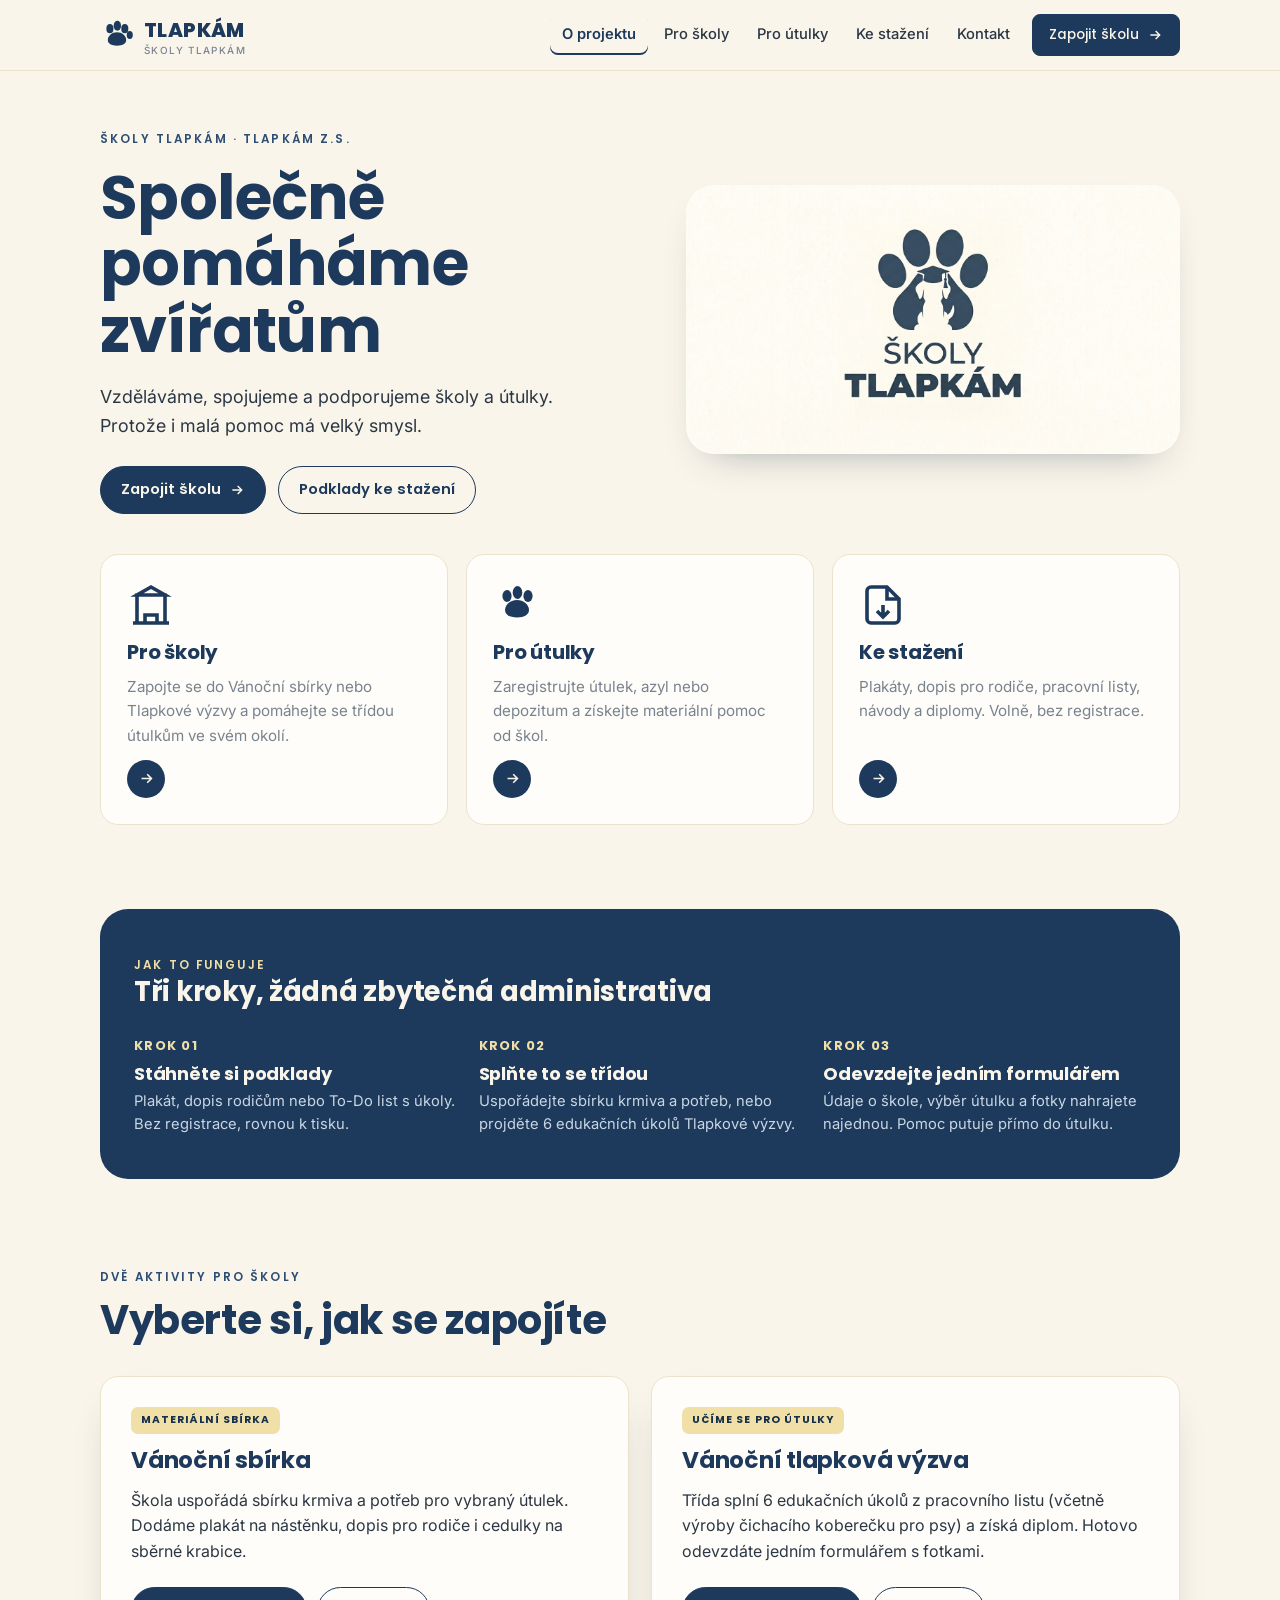
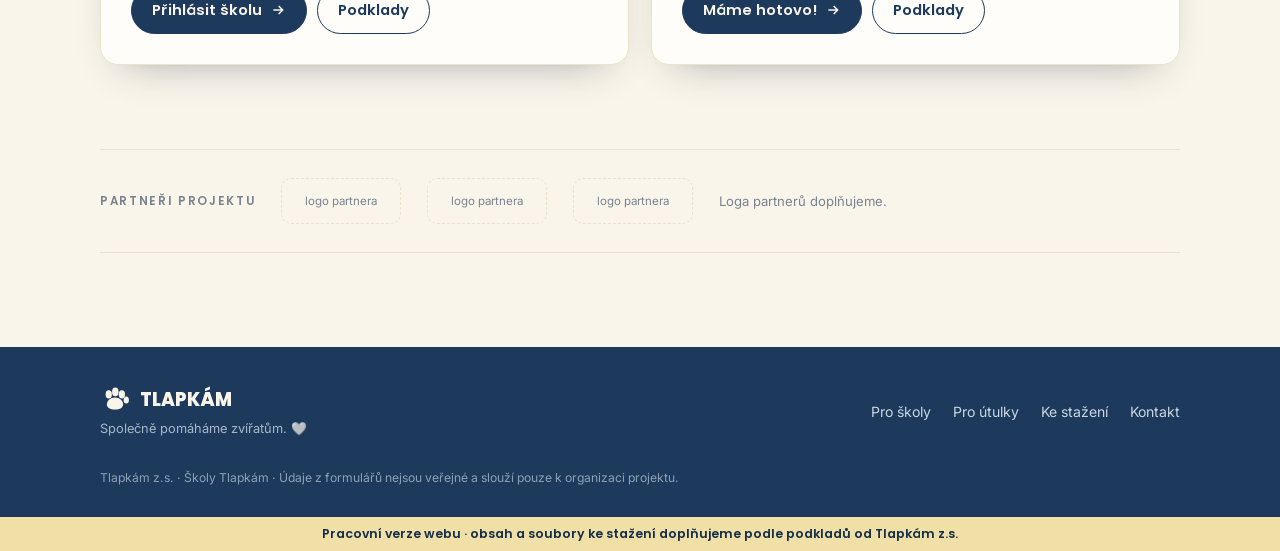
==== index.html @ 133bc450 "Web podle zadání v2: stránky, download centrum, 3 formuláře (Tally) - index, pro-skoly, pro-utulky, " ====
<!doctype html>
<html lang="cs">
<head>
<meta charset="utf-8">
<meta name="viewport" content="width=device-width, initial-scale=1, viewport-fit=cover">
<title>Školy Tlapkám</title>
<meta name="description" content="Školy Tlapkám propojují školy a útulky. Vánoční sbírka a Vánoční tlapková výzva pro třídy po celé České republice.">
<link rel="preconnect" href="https://fonts.googleapis.com">
<link rel="preconnect" href="https://fonts.gstatic.com" crossorigin>
<link rel="stylesheet" href="https://fonts.googleapis.com/css2?family=Poppins:wght@600;700;800&family=Inter:wght@400;500;600&display=swap">
<link rel="stylesheet" href="assets/style.css">
</head>
<body>
<header class="nav">
  <div class="nav-in">
    <a class="brand" href="index.html" aria-label="Školy Tlapkám, domů"><svg viewBox="0 0 48 48" fill="currentColor" aria-hidden="true"><ellipse cx="14" cy="15" rx="5" ry="6.5"/><ellipse cx="24.5" cy="11" rx="5.2" ry="7"/><ellipse cx="35" cy="15" rx="5" ry="6.5"/><ellipse cx="42" cy="24" rx="4.3" ry="5.6"/><path d="M24 20c7 0 13 5 13 11 0 5-5 8-13 8s-13-3-13-8c0-6 6-11 13-11z"/></svg><span>TLAPKÁM<small>Školy Tlapkám</small></span></a>
    <button class="burger" aria-label="Menu" onclick="document.getElementById('menu').classList.toggle('open')">
      <svg width="20" height="20" viewBox="0 0 24 24" fill="none" stroke="currentColor" stroke-width="2"><path d="M3 6h18M3 12h18M3 18h18"/></svg>
    </button>
    <nav class="menu" id="menu">
      <a href="index.html" class="active">O projektu</a><a href="pro-skoly.html">Pro školy</a><a href="pro-utulky.html">Pro útulky</a><a href="ke-stazeni.html">Ke stažení</a><a href="kontakt.html">Kontakt</a>
      <a class="btn sm" href="pro-skoly.html">Zapojit školu <svg viewBox="0 0 24 24" fill="none" stroke="currentColor" stroke-width="2.2"><path d="M5 12h14M13 6l6 6-6 6"/></svg></a>
    </nav>
  </div>
</header>
<main>

<section>
  <div class="wrap">
    <div class="hero">
      <div>
        <span class="eyebrow">Školy Tlapkám · Tlapkám z.s.</span>
        <h1>Společně pomáháme zvířatům</h1>
        <p class="lead">Vzděláváme, spojujeme a podporujeme školy a útulky. Protože i malá pomoc má velký smysl.</p>
        <div class="hero-cta">
          <a class="btn" href="pro-skoly.html">Zapojit školu <svg viewBox="0 0 24 24" fill="none" stroke="currentColor" stroke-width="2.2"><path d="M5 12h14M13 6l6 6-6 6"/></svg></a>
          <a class="btn ghost" href="ke-stazeni.html">Podklady ke stažení</a>
        </div>
      </div>
      <div class="hero-art">
        <svg class="pawbg" viewBox="0 0 400 320" fill="currentColor" aria-hidden="true"><ellipse cx="60" cy="70" rx="16" ry="21"/><ellipse cx="95" cy="48" rx="16" ry="22"/><ellipse cx="330" cy="250" rx="15" ry="20"/><ellipse cx="362" cy="228" rx="15" ry="21"/></svg>
        <img class="hero-logo" src="assets/logo-skoly.png" alt="Školy Tlapkám">
      </div>
    </div>

    <div class="cards">
      <a class="card" href="pro-skoly.html">
        <svg class="ico" viewBox="0 0 24 24" fill="none" stroke="currentColor" stroke-width="1.8"><path d="M3 21h18M5 21V7h14v14M9 21v-4h6v4M9 11h.01M15 11h.01M12 3l7 4H5z"/></svg>
        <h3>Pro školy</h3><p>Zapojte se do Vánoční sbírky nebo Tlapkové výzvy a pomáhejte se třídou útulkům ve svém okolí.</p>
        <div class="go"><svg viewBox="0 0 24 24" fill="none" stroke="currentColor" stroke-width="2.2"><path d="M5 12h14M13 6l6 6-6 6"/></svg></div>
      </a>
      <a class="card" href="pro-utulky.html">
        <svg class="ico" viewBox="0 0 48 48" fill="currentColor"><ellipse cx="14" cy="15" rx="4.6" ry="6"/><ellipse cx="24.5" cy="11.5" rx="4.8" ry="6.4"/><ellipse cx="35" cy="15" rx="4.6" ry="6"/><path d="M24 19c6.5 0 12 4.6 12 10 0 4.6-4.6 7.4-12 7.4S12 33.6 12 29c0-5.4 5.5-10 12-10z"/></svg>
        <h3>Pro útulky</h3><p>Zaregistrujte útulek, azyl nebo depozitum a získejte materiální pomoc od škol.</p>
        <div class="go"><svg viewBox="0 0 24 24" fill="none" stroke="currentColor" stroke-width="2.2"><path d="M5 12h14M13 6l6 6-6 6"/></svg></div>
      </a>
      <a class="card" href="ke-stazeni.html">
        <svg class="ico" viewBox="0 0 24 24" fill="none" stroke="currentColor" stroke-width="1.8"><path d="M14 3H6a2 2 0 00-2 2v14a2 2 0 002 2h12a2 2 0 002-2V9z"/><path d="M14 3v6h6M12 12v6M9 15l3 3 3-3"/></svg>
        <h3>Ke stažení</h3><p>Plakáty, dopis pro rodiče, pracovní listy, návody a diplomy. Volně, bez registrace.</p>
        <div class="go"><svg viewBox="0 0 24 24" fill="none" stroke="currentColor" stroke-width="2.2"><path d="M5 12h14M13 6l6 6-6 6"/></svg></div>
      </a>
    </div>
  </div>
</section>

<section class="tight">
  <div class="wrap">
    <div class="how">
      <span class="eyebrow" style="color:var(--yellow)">Jak to funguje</span>
      <h2>Tři kroky, žádná zbytečná administrativa</h2>
      <div class="steps">
        <div><span class="num">KROK 01</span><h4>Stáhněte si podklady</h4><p>Plakát, dopis rodičům nebo To-Do list s úkoly. Bez registrace, rovnou k tisku.</p></div>
        <div><span class="num">KROK 02</span><h4>Splňte to se třídou</h4><p>Uspořádejte sbírku krmiva a potřeb, nebo projděte 6 edukačních úkolů Tlapkové výzvy.</p></div>
        <div><span class="num">KROK 03</span><h4>Odevzdejte jedním formulářem</h4><p>Údaje o škole, výběr útulku a fotky nahrajete najednou. Pomoc putuje přímo do útulku.</p></div>
      </div>
    </div>
  </div>
</section>

<section>
  <div class="wrap">
    <div class="sec-head"><span class="eyebrow">Dvě aktivity pro školy</span><h2>Vyberte si, jak se zapojíte</h2></div>
    <div class="two">
      <div class="act">
        <span class="tag">MATERIÁLNÍ SBÍRKA</span>
        <h3>Vánoční sbírka</h3>
        <p>Škola uspořádá sbírku krmiva a potřeb pro vybraný útulek. Dodáme plakát na nástěnku, dopis pro rodiče i cedulky na sběrné krabice.</p>
        <div class="actions"><a class="btn" href="formular-sbirka.html">Přihlásit školu <svg viewBox="0 0 24 24" fill="none" stroke="currentColor" stroke-width="2.2"><path d="M5 12h14M13 6l6 6-6 6"/></svg></a><a class="btn ghost" href="ke-stazeni.html#sbirka">Podklady</a></div>
      </div>
      <div class="act">
        <span class="tag">UČÍME SE PRO ÚTULKY</span>
        <h3>Vánoční tlapková výzva</h3>
        <p>Třída splní 6 edukačních úkolů z pracovního listu (včetně výroby čichacího koberečku pro psy) a získá diplom. Hotovo odevzdáte jedním formulářem s fotkami.</p>
        <div class="actions"><a class="btn" href="formular-vyzva.html">Máme hotovo! <svg viewBox="0 0 24 24" fill="none" stroke="currentColor" stroke-width="2.2"><path d="M5 12h14M13 6l6 6-6 6"/></svg></a><a class="btn ghost" href="ke-stazeni.html#vyzva">Podklady</a></div>
      </div>
    </div>
  </div>
</section>

<section class="tight">
  <div class="wrap">
    <div class="partners">
      <span class="lab">Partneři projektu</span>
      <div class="slot">logo partnera</div><div class="slot">logo partnera</div><div class="slot">logo partnera</div>
      <span class="muted" style="font-size:.82rem">Loga partnerů doplňujeme.</span>
    </div>
  </div>
</section>
</main>
<footer>
  <div class="fin">
    <div>
      <div class="brand2"><svg viewBox="0 0 48 48" fill="currentColor" aria-hidden="true"><ellipse cx="14" cy="15" rx="5" ry="6.5"/><ellipse cx="24.5" cy="11" rx="5.2" ry="7"/><ellipse cx="35" cy="15" rx="5" ry="6.5"/><ellipse cx="42" cy="24" rx="4.3" ry="5.6"/><path d="M24 20c7 0 13 5 13 11 0 5-5 8-13 8s-13-3-13-8c0-6 6-11 13-11z"/></svg> TLAPKÁM</div>
      <div class="tag">Společně pomáháme zvířatům. 🤍</div>
    </div>
    <div style="display:flex;gap:22px;flex-wrap:wrap">
      <a href="pro-skoly.html">Pro školy</a>
      <a href="pro-utulky.html">Pro útulky</a>
      <a href="ke-stazeni.html">Ke stažení</a>
      <a href="kontakt.html">Kontakt</a>
    </div>
    <div class="legal">Tlapkám z.s. · Školy Tlapkám · Údaje z formulářů nejsou veřejné a slouží pouze k organizaci projektu.</div>
  </div>
</footer>
<div class="proto">Pracovní verze webu · obsah a soubory ke stažení doplňujeme podle podkladů od Tlapkám z.s.</div>
</body>
</html>
---- assets/style.css ----
/* Školy Tlapkám · design systém
   Barvy a typografie podle vizuálů klienta (navy + krémová, Poppins + Inter).
   Jediný světlý vzhled, záměrně bez tmavého režimu. */
:root{
  --navy:#1D3A5C; --navy-deep:#152E4A; --navy-soft:#2C4E74;
  --cream:#FAF5EA; --panel:#FFFDF9; --panel-2:#F1EAD8;
  --yellow:#F0DFA6; --yellow-soft:#FBF4DA;
  --ink:#2B3744; --muted:#79838F; --line:#ECE3CF;
  --ok:#2C6E8F; --warn:#C77F3A;
  --radius:18px; --radius-sm:12px; --maxw:1120px;
  --shadow:0 18px 40px -24px rgba(21,46,74,.45);
  --f-display:'Poppins',system-ui,sans-serif;
  --f-body:'Inter',system-ui,sans-serif;
  color-scheme:light;
}
*{box-sizing:border-box}
html{scroll-behavior:smooth}
body{margin:0;background:var(--cream);color:var(--ink);font-family:var(--f-body);line-height:1.6;-webkit-font-smoothing:antialiased;overflow-x:hidden}
h1,h2,h3,h4{font-family:var(--f-display);color:var(--navy);line-height:1.1;text-wrap:balance;margin:0;letter-spacing:-.01em}
p{margin:0}
a{color:var(--navy)}
img{max-width:100%}
.eyebrow{font-family:var(--f-display);font-weight:600;font-size:.74rem;letter-spacing:.18em;text-transform:uppercase;color:var(--navy-soft)}
.wrap{max-width:var(--maxw);margin:0 auto;padding-inline:20px}
.muted{color:var(--muted)}
.todo{display:inline-block;background:var(--yellow-soft);border:1px dashed var(--yellow);color:var(--navy-deep);border-radius:8px;padding:2px 9px;font-size:.78rem;font-family:var(--f-display);font-weight:600}

/* NAV */
header.nav{position:sticky;top:0;z-index:40;background:color-mix(in srgb,var(--cream) 90%,transparent);backdrop-filter:blur(10px);border-bottom:1px solid var(--line)}
.nav-in{max-width:var(--maxw);margin:0 auto;padding:14px 20px;display:flex;align-items:center;gap:22px;flex-wrap:wrap}
.brand{display:flex;align-items:center;gap:10px;text-decoration:none;font-family:var(--f-display);font-weight:800;font-size:1.25rem;color:var(--navy);letter-spacing:.02em}
.brand svg{width:34px;height:34px;flex:none}
.brand small{display:block;font-family:var(--f-body);font-weight:500;font-size:.62rem;letter-spacing:.14em;text-transform:uppercase;color:var(--muted);line-height:1}
nav.menu{margin-left:auto;display:flex;align-items:center;gap:4px;flex-wrap:wrap}
.menu a{text-decoration:none;font-size:.92rem;color:var(--ink);padding:8px 12px;border-radius:8px;font-weight:500}
.menu a:hover{background:var(--panel-2)}
.menu a.active{color:var(--navy);font-weight:600;box-shadow:inset 0 -2px 0 var(--navy)}
.menu a.btn{color:var(--cream);padding:9px 16px;margin-left:6px}
.menu a.btn:hover{background:var(--navy-deep);color:var(--cream)}
.btn{display:inline-flex;align-items:center;gap:8px;cursor:pointer;text-decoration:none;font-family:var(--f-display);font-weight:600;font-size:.92rem;border-radius:999px;border:1.5px solid var(--navy);padding:11px 20px;background:var(--navy);color:var(--cream);transition:transform .12s,background .15s}
.btn:hover{background:var(--navy-deep);transform:translateY(-1px)}
.btn.ghost{background:transparent;color:var(--navy)}
.btn.ghost:hover{background:var(--panel-2)}
.btn.sm{padding:8px 16px;font-size:.85rem}
.btn svg{width:16px;height:16px}
.burger{display:none;margin-left:auto;background:none;border:1.5px solid var(--line);border-radius:10px;width:42px;height:42px;cursor:pointer;color:var(--navy)}

/* SECTIONS */
section{padding-block:54px}
section.tight{padding-block:30px}
.hero{display:grid;grid-template-columns:1.05fr .95fr;gap:40px;align-items:center}
.hero h1{font-size:clamp(2.3rem,5.4vw,3.8rem);font-weight:700;margin:14px 0 0}
.hero p.lead{font-size:1.12rem;max-width:46ch;margin-top:18px}
.hero-cta{display:flex;gap:12px;flex-wrap:wrap;margin-top:26px}
.hero-art{position:relative;background:var(--panel);border-radius:28px;padding:0;box-shadow:var(--shadow);overflow:hidden;aspect-ratio:11/6;display:flex;align-items:center;justify-content:center}
.hero-art .pawbg{display:none}
.hero-art .hero-logo{width:100%;height:100%;object-fit:cover;display:block}

.sec-head{max-width:62ch}
.sec-head h2{font-size:clamp(1.8rem,4vw,2.5rem);font-weight:700;margin-top:10px}
.sec-head p{color:var(--muted);margin-top:12px;font-size:1.05rem}
.page-head{padding-block:50px 10px}
.page-head h1{font-size:clamp(2rem,4.6vw,3rem);font-weight:700;margin-top:10px}
.page-head p{color:var(--muted);margin-top:12px;font-size:1.05rem;max-width:62ch}
.back{display:inline-flex;align-items:center;gap:6px;font-size:.88rem;color:var(--muted);text-decoration:none;margin-bottom:10px}
.back:hover{color:var(--navy)}

/* CARDS */
.cards{display:grid;grid-template-columns:repeat(3,1fr);gap:18px;margin-top:40px}
.card{background:var(--panel);border:1px solid var(--line);border-radius:var(--radius);padding:26px;display:flex;flex-direction:column;gap:12px;position:relative;text-decoration:none;color:inherit;transition:transform .14s,box-shadow .14s}
a.card:hover{transform:translateY(-3px);box-shadow:var(--shadow)}
.card .ico{width:48px;height:48px;color:var(--navy)}
.card h3{font-size:1.25rem;font-weight:700}
.card p{color:var(--muted);font-size:.95rem}
.card .go{margin-top:auto;width:38px;height:38px;border-radius:999px;background:var(--navy);color:var(--cream);display:grid;place-items:center}
.card .go svg{width:17px;height:17px}

/* HOW */
.how{background:var(--navy);border-radius:28px;padding:42px 34px;color:var(--cream)}
.how h2{color:var(--cream);font-size:1.7rem}
.how .steps{display:grid;grid-template-columns:repeat(3,1fr);gap:22px;margin-top:26px}
.how .num{font-family:var(--f-display);font-weight:700;font-size:.8rem;letter-spacing:.1em;color:var(--yellow)}
.how h4{color:var(--cream);font-size:1.12rem;margin-top:6px}
.how p{color:#C9D6E2;font-size:.92rem;margin-top:6px}

/* ACTIVITIES (two columns) */
.two{display:grid;grid-template-columns:1fr 1fr;gap:22px;margin-top:34px}
.act{background:var(--panel);border:1px solid var(--line);border-radius:var(--radius);padding:30px;box-shadow:var(--shadow);display:flex;flex-direction:column;gap:14px}
.act .tag{align-self:flex-start;background:var(--yellow);color:var(--navy-deep);font-family:var(--f-display);font-weight:700;font-size:.66rem;letter-spacing:.1em;padding:5px 10px;border-radius:7px}
.act h3{font-size:1.45rem;font-weight:700}
.act ul{margin:0;padding-left:18px;color:var(--ink);font-size:.95rem}
.act li{margin-bottom:6px}
.act .actions{display:flex;gap:10px;flex-wrap:wrap;margin-top:auto;padding-top:8px}

/* DOWNLOADS */
.dl-group{margin-top:34px}
.dl-group h2{font-size:1.5rem;font-weight:700;display:flex;align-items:center;gap:10px}
.dl-group h2 svg{width:26px;height:26px;color:var(--navy)}
.dl-group p.sub{color:var(--muted);margin-top:6px;font-size:.95rem}
.dl-list{display:grid;grid-template-columns:repeat(3,1fr);gap:14px;margin-top:18px}
.dl{background:var(--panel);border:1px solid var(--line);border-radius:var(--radius-sm);padding:18px;display:flex;flex-direction:column;gap:8px;min-width:0}
.dl .fmt{font-family:var(--f-display);font-weight:700;font-size:.66rem;letter-spacing:.1em;color:var(--navy-soft)}
.dl h4{font-size:1rem;font-weight:600}
.dl p{font-size:.86rem;color:var(--muted)}
.dl .btn{margin-top:auto;align-self:flex-start}
.dl.pending{border-style:dashed;background:transparent}
.dl.pending .btn{background:transparent;color:var(--muted);border-color:var(--line);cursor:default;pointer-events:none}

/* FORM EMBED */
.form-wrap{background:var(--panel);border:1px solid var(--line);border-radius:var(--radius);padding:10px 22px 18px;box-shadow:var(--shadow);margin-top:18px}
.form-note{display:flex;gap:10px;align-items:flex-start;background:var(--yellow-soft);border-radius:var(--radius-sm);padding:12px 14px;font-size:.86rem;color:var(--ink);margin-top:18px}
.form-note svg{width:18px;height:18px;flex:none;color:var(--navy)}

/* CONTACT */
.contact-grid{display:grid;grid-template-columns:1.1fr .9fr;gap:26px;margin-top:30px}
.about p{margin-top:14px;max-width:56ch}
.contact-box{background:var(--panel);border:1px solid var(--line);border-radius:var(--radius);padding:24px;box-shadow:var(--shadow)}
.contact-box .line{display:flex;gap:11px;align-items:center;margin-bottom:14px;font-size:.95rem}
.contact-box .line svg{width:20px;height:20px;color:var(--navy);flex:none}

/* PARTNERS */
.partners{border-top:1px solid var(--line);border-bottom:1px solid var(--line);padding-block:28px;display:flex;align-items:center;gap:26px;flex-wrap:wrap}
.partners .lab{font-family:var(--f-display);font-weight:600;font-size:.74rem;letter-spacing:.14em;text-transform:uppercase;color:var(--muted)}
.partners .slot{height:46px;width:120px;border:1px dashed var(--line);border-radius:10px;display:grid;place-items:center;color:var(--muted);font-size:.72rem}

/* FOOTER */
footer{background:var(--navy);color:#C9D6E2;margin-top:64px;padding:38px 0 30px}
footer .fin{max-width:var(--maxw);margin:0 auto;padding-inline:20px;display:flex;justify-content:space-between;gap:20px;flex-wrap:wrap;align-items:center}
footer .brand2{display:flex;align-items:center;gap:10px;color:var(--cream);font-family:var(--f-display);font-weight:800;font-size:1.15rem}
footer .brand2 svg{width:30px;height:30px}
footer a{color:#C9D6E2;text-decoration:none;font-size:.88rem}
footer a:hover{color:#fff}
footer .tag{font-size:.8rem;opacity:.8;margin-top:4px}
footer .legal{width:100%;font-size:.76rem;opacity:.65;margin-top:8px}
.proto{background:var(--yellow);color:var(--navy-deep);text-align:center;font-size:.78rem;padding:7px 16px;font-family:var(--f-display);font-weight:600}

/* RESPONSIVE */
@media (max-width:860px){
  .menu{order:3;width:100%;flex-direction:column;align-items:stretch;gap:2px;max-height:0;overflow:hidden;opacity:0;padding:0;margin-top:0;border-top:0;transition:max-height .34s ease,opacity .25s ease,padding .3s ease,margin-top .3s ease}
  .menu.open{max-height:520px;opacity:1;padding:10px 0 6px;margin-top:4px;border-top:1px solid var(--line)}
  .menu a{text-align:left;width:100%;padding:12px}
  .menu .btn{justify-content:center}
  .burger{display:grid;place-items:center}
  .hero,.two,.contact-grid{grid-template-columns:1fr}
  .cards,.how .steps,.dl-list{grid-template-columns:1fr}
  .hero-art{order:-1}
}
@media (max-width:560px){ .dl-list{grid-template-columns:1fr} }
@media (prefers-reduced-motion:reduce){*{transition:none!important;animation:none!important}}
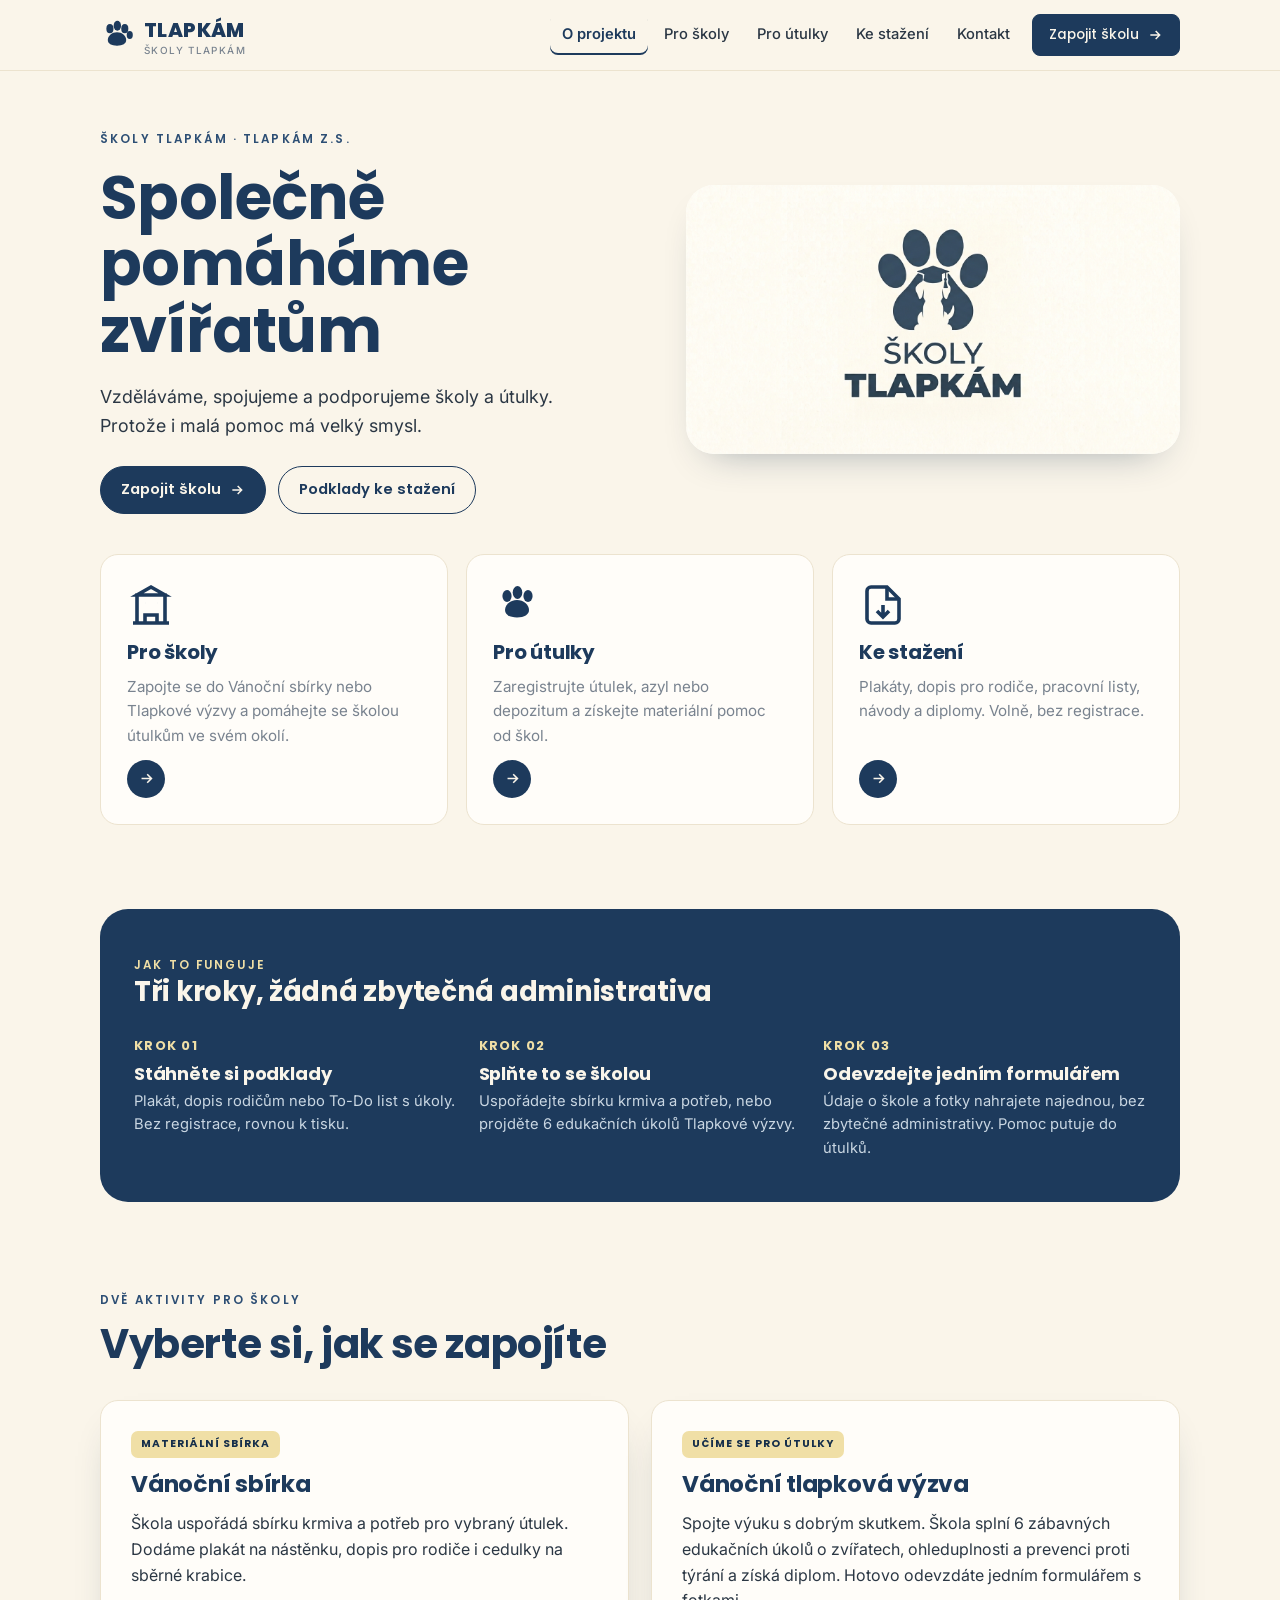
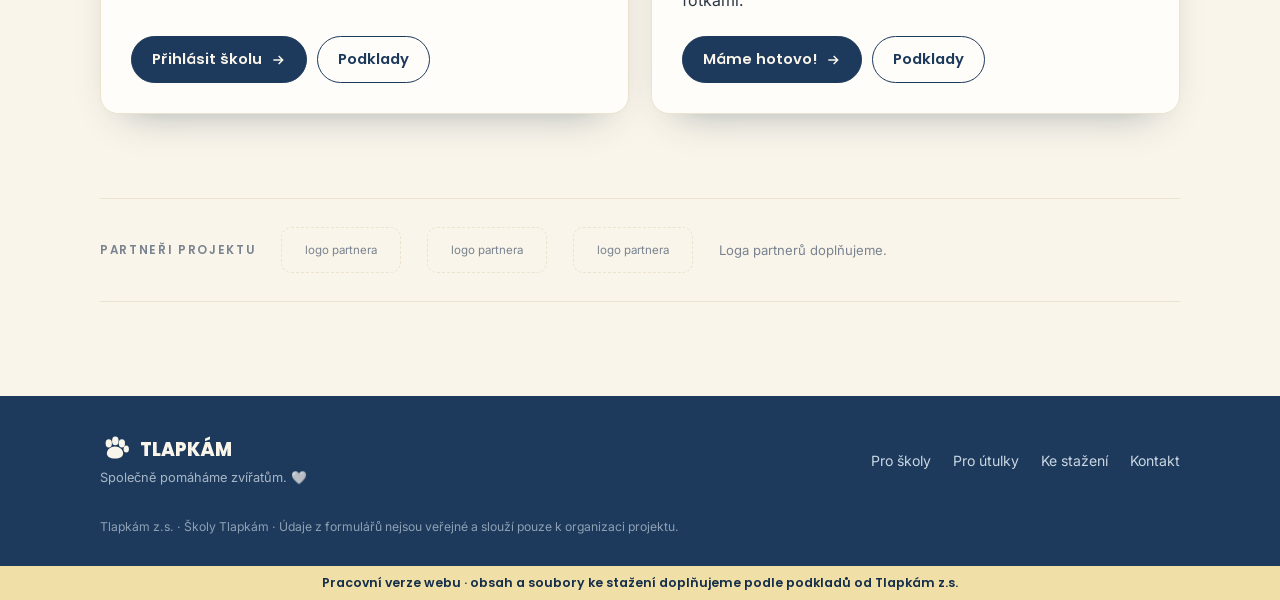
==== commit 8c4bfbd3: "Obsah od klienta (25. 10.): O nás, Pro školy, Pro útulky; výzva bez výběru útulku - texty podle podk" ====
--- a/index.html
+++ b/index.html
@@ -4,7 +4,7 @@
 <meta charset="utf-8">
 <meta name="viewport" content="width=device-width, initial-scale=1, viewport-fit=cover">
 <title>Školy Tlapkám</title>
-<meta name="description" content="Školy Tlapkám propojují školy a útulky. Vánoční sbírka a Vánoční tlapková výzva pro třídy po celé České republice.">
+<meta name="description" content="Školy Tlapkám propojují školy a útulky. Vánoční sbírka a Vánoční tlapková výzva pro školy po celé České republice.">
 <link rel="preconnect" href="https://fonts.googleapis.com">
 <link rel="preconnect" href="https://fonts.gstatic.com" crossorigin>
 <link rel="stylesheet" href="https://fonts.googleapis.com/css2?family=Poppins:wght@600;700;800&family=Inter:wght@400;500;600&display=swap">
@@ -46,7 +46,7 @@
     <div class="cards">
       <a class="card" href="pro-skoly.html">
         <svg class="ico" viewBox="0 0 24 24" fill="none" stroke="currentColor" stroke-width="1.8"><path d="M3 21h18M5 21V7h14v14M9 21v-4h6v4M9 11h.01M15 11h.01M12 3l7 4H5z"/></svg>
-        <h3>Pro školy</h3><p>Zapojte se do Vánoční sbírky nebo Tlapkové výzvy a pomáhejte se třídou útulkům ve svém okolí.</p>
+        <h3>Pro školy</h3><p>Zapojte se do Vánoční sbírky nebo Tlapkové výzvy a pomáhejte se školou útulkům ve svém okolí.</p>
         <div class="go"><svg viewBox="0 0 24 24" fill="none" stroke="currentColor" stroke-width="2.2"><path d="M5 12h14M13 6l6 6-6 6"/></svg></div>
       </a>
       <a class="card" href="pro-utulky.html">
@@ -70,8 +70,8 @@
       <h2>Tři kroky, žádná zbytečná administrativa</h2>
       <div class="steps">
         <div><span class="num">KROK 01</span><h4>Stáhněte si podklady</h4><p>Plakát, dopis rodičům nebo To-Do list s úkoly. Bez registrace, rovnou k tisku.</p></div>
-        <div><span class="num">KROK 02</span><h4>Splňte to se třídou</h4><p>Uspořádejte sbírku krmiva a potřeb, nebo projděte 6 edukačních úkolů Tlapkové výzvy.</p></div>
-        <div><span class="num">KROK 03</span><h4>Odevzdejte jedním formulářem</h4><p>Údaje o škole, výběr útulku a fotky nahrajete najednou. Pomoc putuje přímo do útulku.</p></div>
+        <div><span class="num">KROK 02</span><h4>Splňte to se školou</h4><p>Uspořádejte sbírku krmiva a potřeb, nebo projděte 6 edukačních úkolů Tlapkové výzvy.</p></div>
+        <div><span class="num">KROK 03</span><h4>Odevzdejte jedním formulářem</h4><p>Údaje o škole a fotky nahrajete najednou, bez zbytečné administrativy. Pomoc putuje do útulků.</p></div>
       </div>
     </div>
   </div>
@@ -90,7 +90,7 @@
       <div class="act">
         <span class="tag">UČÍME SE PRO ÚTULKY</span>
         <h3>Vánoční tlapková výzva</h3>
-        <p>Třída splní 6 edukačních úkolů z pracovního listu (včetně výroby čichacího koberečku pro psy) a získá diplom. Hotovo odevzdáte jedním formulářem s fotkami.</p>
+        <p>Spojte výuku s dobrým skutkem. Škola splní 6 zábavných edukačních úkolů o zvířatech, ohleduplnosti a prevenci proti týrání a získá diplom. Hotovo odevzdáte jedním formulářem s fotkami.</p>
         <div class="actions"><a class="btn" href="formular-vyzva.html">Máme hotovo! <svg viewBox="0 0 24 24" fill="none" stroke="currentColor" stroke-width="2.2"><path d="M5 12h14M13 6l6 6-6 6"/></svg></a><a class="btn ghost" href="ke-stazeni.html#vyzva">Podklady</a></div>
       </div>
     </div>
--- a/assets/style.css
+++ b/assets/style.css
@@ -111,6 +111,14 @@
 .form-note{display:flex;gap:10px;align-items:flex-start;background:var(--yellow-soft);border-radius:var(--radius-sm);padding:12px 14px;font-size:.86rem;color:var(--ink);margin-top:18px}
 .form-note svg{width:18px;height:18px;flex:none;color:var(--navy)}
 
+/* SHELTER PICKER (formulář #2, krok 1) */
+.pick{background:var(--panel);border:1px solid var(--line);border-radius:var(--radius);padding:26px;box-shadow:var(--shadow);margin-top:10px;margin-bottom:22px}
+.pick h2{font-size:1.4rem;font-weight:700;margin-top:8px}
+.pick p{margin-top:8px;font-size:.95rem;max-width:62ch}
+.pick select{display:block;width:100%;margin-top:16px;padding:13px 14px;border:1.5px solid var(--line);border-radius:var(--radius-sm);background:var(--cream);color:var(--ink);font-family:var(--f-body);font-size:1rem}
+.pick select:focus{outline:2px solid var(--navy-soft);border-color:var(--navy-soft)}
+.pick select:disabled{opacity:.6}
+
 /* CONTACT */
 .contact-grid{display:grid;grid-template-columns:1.1fr .9fr;gap:26px;margin-top:30px}
 .about p{margin-top:14px;max-width:56ch}
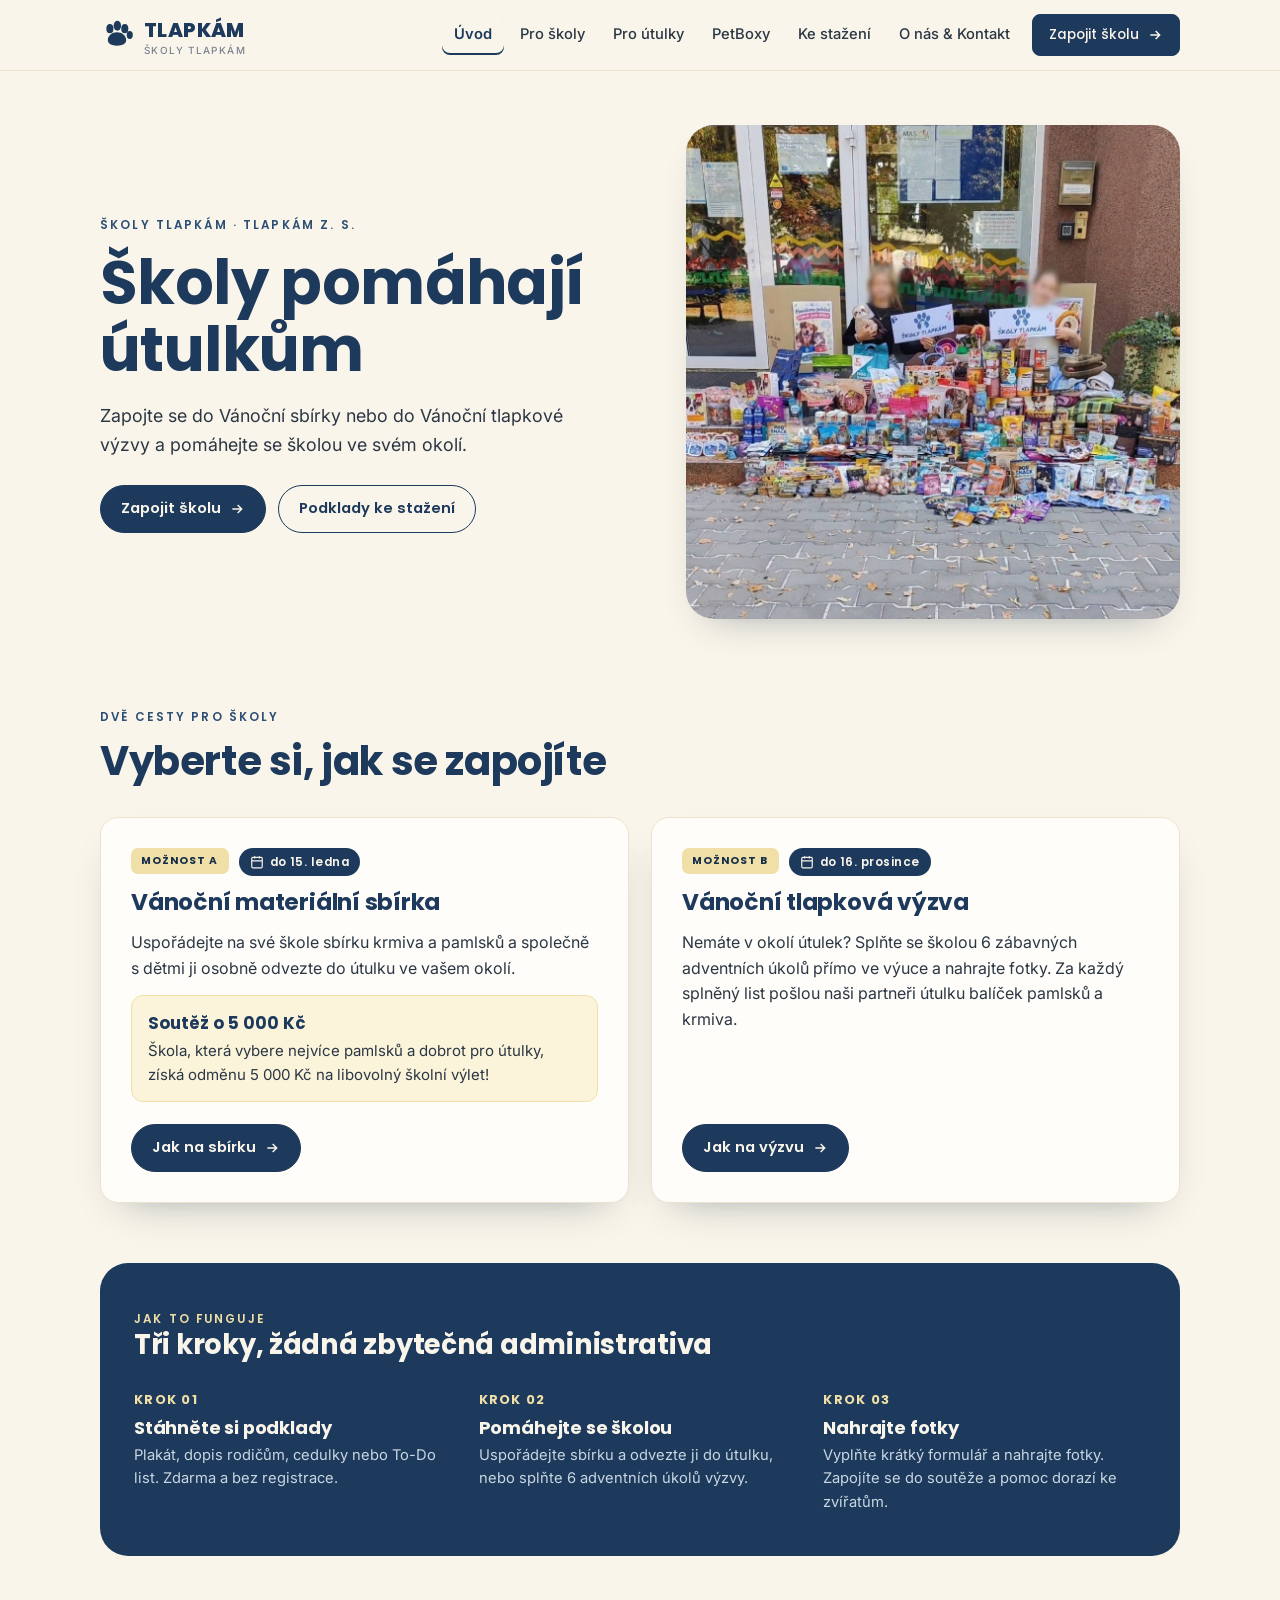
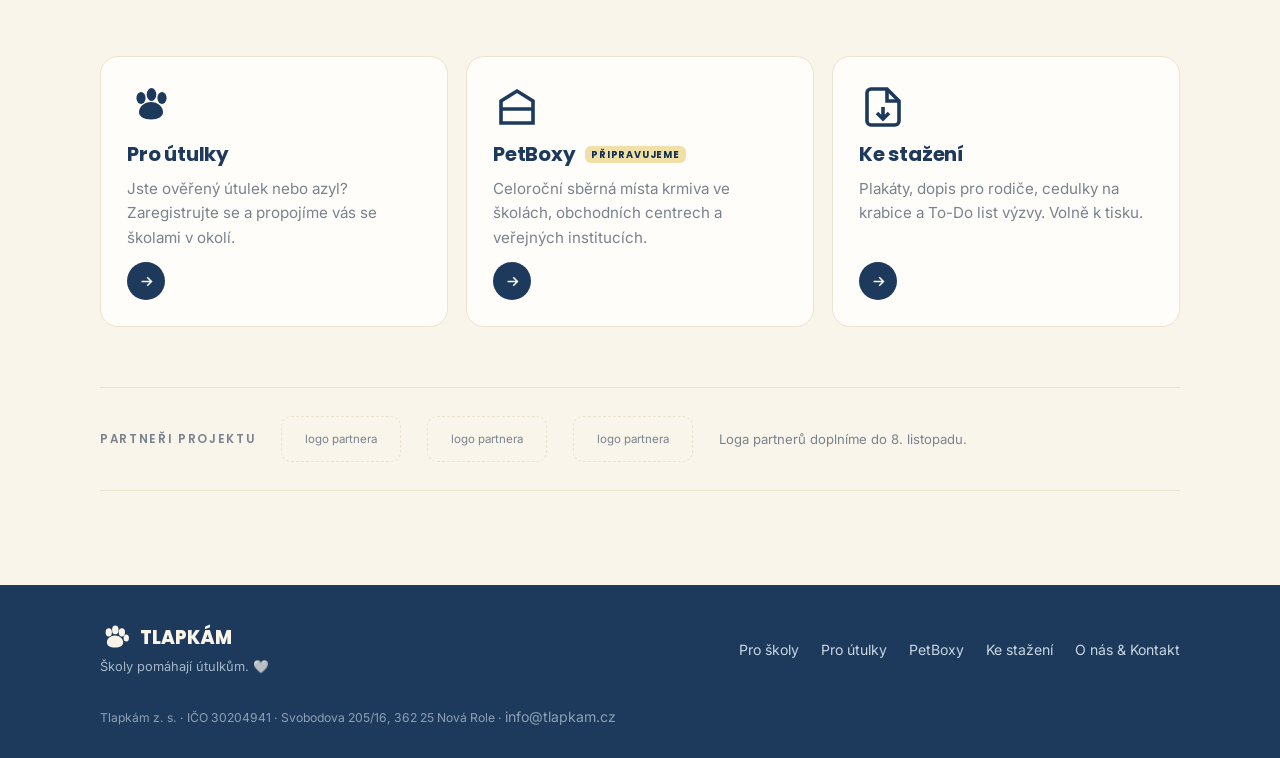
==== commit a5449eb7: "Podklady klienta 30. 10.: kontakty, O nás, hero, soutěž, termíny, PetBoxy, bez diplomu - nové texty:" ====
--- a/index.html
+++ b/index.html
@@ -4,7 +4,7 @@
 <meta charset="utf-8">
 <meta name="viewport" content="width=device-width, initial-scale=1, viewport-fit=cover">
 <title>Školy Tlapkám</title>
-<meta name="description" content="Školy Tlapkám propojují školy a útulky. Vánoční sbírka a Vánoční tlapková výzva pro školy po celé České republice.">
+<meta name="description" content="Školy pomáhají útulkům. Vánoční sbírka a Vánoční tlapková výzva pro školy po celé České republice.">
 <link rel="preconnect" href="https://fonts.googleapis.com">
 <link rel="preconnect" href="https://fonts.gstatic.com" crossorigin>
 <link rel="stylesheet" href="https://fonts.googleapis.com/css2?family=Poppins:wght@600;700;800&family=Inter:wght@400;500;600&display=swap">
@@ -13,12 +13,12 @@
 <body>
 <header class="nav">
   <div class="nav-in">
-    <a class="brand" href="index.html" aria-label="Školy Tlapkám, domů"><svg viewBox="0 0 48 48" fill="currentColor" aria-hidden="true"><ellipse cx="14" cy="15" rx="5" ry="6.5"/><ellipse cx="24.5" cy="11" rx="5.2" ry="7"/><ellipse cx="35" cy="15" rx="5" ry="6.5"/><ellipse cx="42" cy="24" rx="4.3" ry="5.6"/><path d="M24 20c7 0 13 5 13 11 0 5-5 8-13 8s-13-3-13-8c0-6 6-11 13-11z"/></svg><span>TLAPKÁM<small>Školy Tlapkám</small></span></a>
+    <a class="brand" href="index.html" aria-label="Školy Tlapkám, úvod"><svg viewBox="0 0 48 48" fill="currentColor" aria-hidden="true"><ellipse cx="14" cy="15" rx="5" ry="6.5"/><ellipse cx="24.5" cy="11" rx="5.2" ry="7"/><ellipse cx="35" cy="15" rx="5" ry="6.5"/><ellipse cx="42" cy="24" rx="4.3" ry="5.6"/><path d="M24 20c7 0 13 5 13 11 0 5-5 8-13 8s-13-3-13-8c0-6 6-11 13-11z"/></svg><span>TLAPKÁM<small>Školy Tlapkám</small></span></a>
     <button class="burger" aria-label="Menu" onclick="document.getElementById('menu').classList.toggle('open')">
       <svg width="20" height="20" viewBox="0 0 24 24" fill="none" stroke="currentColor" stroke-width="2"><path d="M3 6h18M3 12h18M3 18h18"/></svg>
     </button>
     <nav class="menu" id="menu">
-      <a href="index.html" class="active">O projektu</a><a href="pro-skoly.html">Pro školy</a><a href="pro-utulky.html">Pro útulky</a><a href="ke-stazeni.html">Ke stažení</a><a href="kontakt.html">Kontakt</a>
+      <a href="index.html" class="active">Úvod</a><a href="pro-skoly.html">Pro školy</a><a href="pro-utulky.html">Pro útulky</a><a href="petboxy.html">PetBoxy</a><a href="ke-stazeni.html">Ke stažení</a><a href="kontakt.html">O nás & Kontakt</a>
       <a class="btn sm" href="pro-skoly.html">Zapojit školu <svg viewBox="0 0 24 24" fill="none" stroke="currentColor" stroke-width="2.2"><path d="M5 12h14M13 6l6 6-6 6"/></svg></a>
     </nav>
   </div>
@@ -29,36 +29,38 @@
   <div class="wrap">
     <div class="hero">
       <div>
-        <span class="eyebrow">Školy Tlapkám · Tlapkám z.s.</span>
-        <h1>Společně pomáháme zvířatům</h1>
-        <p class="lead">Vzděláváme, spojujeme a podporujeme školy a útulky. Protože i malá pomoc má velký smysl.</p>
+        <span class="eyebrow">Školy Tlapkám · Tlapkám z. s.</span>
+        <h1>Školy pomáhají útulkům</h1>
+        <p class="lead">Zapojte se do Vánoční sbírky nebo do Vánoční tlapkové výzvy a pomáhejte se školou ve svém okolí.</p>
         <div class="hero-cta">
           <a class="btn" href="pro-skoly.html">Zapojit školu <svg viewBox="0 0 24 24" fill="none" stroke="currentColor" stroke-width="2.2"><path d="M5 12h14M13 6l6 6-6 6"/></svg></a>
           <a class="btn ghost" href="ke-stazeni.html">Podklady ke stažení</a>
         </div>
       </div>
-      <div class="hero-art">
-        <svg class="pawbg" viewBox="0 0 400 320" fill="currentColor" aria-hidden="true"><ellipse cx="60" cy="70" rx="16" ry="21"/><ellipse cx="95" cy="48" rx="16" ry="22"/><ellipse cx="330" cy="250" rx="15" ry="20"/><ellipse cx="362" cy="228" rx="15" ry="21"/></svg>
-        <img class="hero-logo" src="assets/logo-skoly.png" alt="Školy Tlapkám">
+      <div class="hero-photo">
+        <img src="assets/hero-sbirka.jpg" alt="Děti z jedné ze škol u sbírky krmiva a pamlsků pro útulek, s cedulkami Školy Tlapkám">
       </div>
     </div>
+  </div>
+</section>
 
-    <div class="cards">
-      <a class="card" href="pro-skoly.html">
-        <svg class="ico" viewBox="0 0 24 24" fill="none" stroke="currentColor" stroke-width="1.8"><path d="M3 21h18M5 21V7h14v14M9 21v-4h6v4M9 11h.01M15 11h.01M12 3l7 4H5z"/></svg>
-        <h3>Pro školy</h3><p>Zapojte se do Vánoční sbírky nebo Tlapkové výzvy a pomáhejte se školou útulkům ve svém okolí.</p>
-        <div class="go"><svg viewBox="0 0 24 24" fill="none" stroke="currentColor" stroke-width="2.2"><path d="M5 12h14M13 6l6 6-6 6"/></svg></div>
-      </a>
-      <a class="card" href="pro-utulky.html">
-        <svg class="ico" viewBox="0 0 48 48" fill="currentColor"><ellipse cx="14" cy="15" rx="4.6" ry="6"/><ellipse cx="24.5" cy="11.5" rx="4.8" ry="6.4"/><ellipse cx="35" cy="15" rx="4.6" ry="6"/><path d="M24 19c6.5 0 12 4.6 12 10 0 4.6-4.6 7.4-12 7.4S12 33.6 12 29c0-5.4 5.5-10 12-10z"/></svg>
-        <h3>Pro útulky</h3><p>Zaregistrujte útulek, azyl nebo depozitum a získejte materiální pomoc od škol.</p>
-        <div class="go"><svg viewBox="0 0 24 24" fill="none" stroke="currentColor" stroke-width="2.2"><path d="M5 12h14M13 6l6 6-6 6"/></svg></div>
-      </a>
-      <a class="card" href="ke-stazeni.html">
-        <svg class="ico" viewBox="0 0 24 24" fill="none" stroke="currentColor" stroke-width="1.8"><path d="M14 3H6a2 2 0 00-2 2v14a2 2 0 002 2h12a2 2 0 002-2V9z"/><path d="M14 3v6h6M12 12v6M9 15l3 3 3-3"/></svg>
-        <h3>Ke stažení</h3><p>Plakáty, dopis pro rodiče, pracovní listy, návody a diplomy. Volně, bez registrace.</p>
-        <div class="go"><svg viewBox="0 0 24 24" fill="none" stroke="currentColor" stroke-width="2.2"><path d="M5 12h14M13 6l6 6-6 6"/></svg></div>
-      </a>
+<section class="tight">
+  <div class="wrap">
+    <div class="sec-head"><span class="eyebrow">Dvě cesty pro školy</span><h2>Vyberte si, jak se zapojíte</h2></div>
+    <div class="two">
+      <div class="act">
+        <div class="act-top"><span class="tag">MOŽNOST A</span><span class="deadline"><svg viewBox="0 0 24 24" fill="none" stroke="currentColor" stroke-width="2"><rect x="3" y="4" width="18" height="18" rx="2"/><path d="M16 2v4M8 2v4M3 10h18"/></svg>do 15. ledna</span></div>
+        <h3>Vánoční materiální sbírka</h3>
+        <p>Uspořádejte na své škole sbírku krmiva a pamlsků a společně s dětmi ji osobně odvezte do útulku ve vašem okolí.</p>
+        <div class="prize"><b>Soutěž o 5 000 Kč</b> Škola, která vybere nejvíce pamlsků a dobrot pro útulky, získá odměnu 5 000 Kč na libovolný školní výlet!</div>
+        <div class="actions"><a class="btn" href="pro-skoly.html#sbirka">Jak na sbírku <svg viewBox="0 0 24 24" fill="none" stroke="currentColor" stroke-width="2.2"><path d="M5 12h14M13 6l6 6-6 6"/></svg></a></div>
+      </div>
+      <div class="act">
+        <div class="act-top"><span class="tag">MOŽNOST B</span><span class="deadline"><svg viewBox="0 0 24 24" fill="none" stroke="currentColor" stroke-width="2"><rect x="3" y="4" width="18" height="18" rx="2"/><path d="M16 2v4M8 2v4M3 10h18"/></svg>do 16. prosince</span></div>
+        <h3>Vánoční tlapková výzva</h3>
+        <p>Nemáte v okolí útulek? Splňte se školou 6 zábavných adventních úkolů přímo ve výuce a nahrajte fotky. Za každý splněný list pošlou naši partneři útulku balíček pamlsků a krmiva.</p>
+        <div class="actions"><a class="btn" href="pro-skoly.html#vyzva">Jak na výzvu <svg viewBox="0 0 24 24" fill="none" stroke="currentColor" stroke-width="2.2"><path d="M5 12h14M13 6l6 6-6 6"/></svg></a></div>
+      </div>
     </div>
   </div>
 </section>
@@ -69,30 +71,32 @@
       <span class="eyebrow" style="color:var(--yellow)">Jak to funguje</span>
       <h2>Tři kroky, žádná zbytečná administrativa</h2>
       <div class="steps">
-        <div><span class="num">KROK 01</span><h4>Stáhněte si podklady</h4><p>Plakát, dopis rodičům nebo To-Do list s úkoly. Bez registrace, rovnou k tisku.</p></div>
-        <div><span class="num">KROK 02</span><h4>Splňte to se školou</h4><p>Uspořádejte sbírku krmiva a potřeb, nebo projděte 6 edukačních úkolů Tlapkové výzvy.</p></div>
-        <div><span class="num">KROK 03</span><h4>Odevzdejte jedním formulářem</h4><p>Údaje o škole a fotky nahrajete najednou, bez zbytečné administrativy. Pomoc putuje do útulků.</p></div>
+        <div><span class="num">KROK 01</span><h4>Stáhněte si podklady</h4><p>Plakát, dopis rodičům, cedulky nebo To-Do list. Zdarma a bez registrace.</p></div>
+        <div><span class="num">KROK 02</span><h4>Pomáhejte se školou</h4><p>Uspořádejte sbírku a odvezte ji do útulku, nebo splňte 6 adventních úkolů výzvy.</p></div>
+        <div><span class="num">KROK 03</span><h4>Nahrajte fotky</h4><p>Vyplňte krátký formulář a nahrajte fotky. Zapojíte se do soutěže a pomoc dorazí ke zvířatům.</p></div>
       </div>
     </div>
   </div>
 </section>
 
-<section>
+<section class="tight">
   <div class="wrap">
-    <div class="sec-head"><span class="eyebrow">Dvě aktivity pro školy</span><h2>Vyberte si, jak se zapojíte</h2></div>
-    <div class="two">
-      <div class="act">
-        <span class="tag">MATERIÁLNÍ SBÍRKA</span>
-        <h3>Vánoční sbírka</h3>
-        <p>Škola uspořádá sbírku krmiva a potřeb pro vybraný útulek. Dodáme plakát na nástěnku, dopis pro rodiče i cedulky na sběrné krabice.</p>
-        <div class="actions"><a class="btn" href="formular-sbirka.html">Přihlásit školu <svg viewBox="0 0 24 24" fill="none" stroke="currentColor" stroke-width="2.2"><path d="M5 12h14M13 6l6 6-6 6"/></svg></a><a class="btn ghost" href="ke-stazeni.html#sbirka">Podklady</a></div>
-      </div>
-      <div class="act">
-        <span class="tag">UČÍME SE PRO ÚTULKY</span>
-        <h3>Vánoční tlapková výzva</h3>
-        <p>Spojte výuku s dobrým skutkem. Škola splní 6 zábavných edukačních úkolů o zvířatech, ohleduplnosti a prevenci proti týrání a získá diplom. Hotovo odevzdáte jedním formulářem s fotkami.</p>
-        <div class="actions"><a class="btn" href="formular-vyzva.html">Máme hotovo! <svg viewBox="0 0 24 24" fill="none" stroke="currentColor" stroke-width="2.2"><path d="M5 12h14M13 6l6 6-6 6"/></svg></a><a class="btn ghost" href="ke-stazeni.html#vyzva">Podklady</a></div>
-      </div>
+    <div class="cards">
+      <a class="card" href="pro-utulky.html">
+        <svg class="ico" viewBox="0 0 48 48" fill="currentColor"><ellipse cx="14" cy="15" rx="4.6" ry="6"/><ellipse cx="24.5" cy="11.5" rx="4.8" ry="6.4"/><ellipse cx="35" cy="15" rx="4.6" ry="6"/><path d="M24 19c6.5 0 12 4.6 12 10 0 4.6-4.6 7.4-12 7.4S12 33.6 12 29c0-5.4 5.5-10 12-10z"/></svg>
+        <h3>Pro útulky</h3><p>Jste ověřený útulek nebo azyl? Zaregistrujte se a propojíme vás se školami v okolí.</p>
+        <div class="go"><svg viewBox="0 0 24 24" fill="none" stroke="currentColor" stroke-width="2.2"><path d="M5 12h14M13 6l6 6-6 6"/></svg></div>
+      </a>
+      <a class="card" href="petboxy.html">
+        <svg class="ico" viewBox="0 0 24 24" fill="none" stroke="currentColor" stroke-width="1.8"><path d="M4 9l8-5 8 5v11H4z"/><path d="M4 13h16M9 17h.01M15 17h.01"/></svg>
+        <h3>PetBoxy <span class="soon">PŘIPRAVUJEME</span></h3><p>Celoroční sběrná místa krmiva ve školách, obchodních centrech a veřejných institucích.</p>
+        <div class="go"><svg viewBox="0 0 24 24" fill="none" stroke="currentColor" stroke-width="2.2"><path d="M5 12h14M13 6l6 6-6 6"/></svg></div>
+      </a>
+      <a class="card" href="ke-stazeni.html">
+        <svg class="ico" viewBox="0 0 24 24" fill="none" stroke="currentColor" stroke-width="1.8"><path d="M14 3H6a2 2 0 00-2 2v14a2 2 0 002 2h12a2 2 0 002-2V9z"/><path d="M14 3v6h6M12 12v6M9 15l3 3 3-3"/></svg>
+        <h3>Ke stažení</h3><p>Plakáty, dopis pro rodiče, cedulky na krabice a To-Do list výzvy. Volně k tisku.</p>
+        <div class="go"><svg viewBox="0 0 24 24" fill="none" stroke="currentColor" stroke-width="2.2"><path d="M5 12h14M13 6l6 6-6 6"/></svg></div>
+      </a>
     </div>
   </div>
 </section>
@@ -102,7 +106,7 @@
     <div class="partners">
       <span class="lab">Partneři projektu</span>
       <div class="slot">logo partnera</div><div class="slot">logo partnera</div><div class="slot">logo partnera</div>
-      <span class="muted" style="font-size:.82rem">Loga partnerů doplňujeme.</span>
+      <span class="muted" style="font-size:.82rem">Loga partnerů doplníme do 8. listopadu.</span>
     </div>
   </div>
 </section>
@@ -111,17 +115,17 @@
   <div class="fin">
     <div>
       <div class="brand2"><svg viewBox="0 0 48 48" fill="currentColor" aria-hidden="true"><ellipse cx="14" cy="15" rx="5" ry="6.5"/><ellipse cx="24.5" cy="11" rx="5.2" ry="7"/><ellipse cx="35" cy="15" rx="5" ry="6.5"/><ellipse cx="42" cy="24" rx="4.3" ry="5.6"/><path d="M24 20c7 0 13 5 13 11 0 5-5 8-13 8s-13-3-13-8c0-6 6-11 13-11z"/></svg> TLAPKÁM</div>
-      <div class="tag">Společně pomáháme zvířatům. 🤍</div>
+      <div class="tag">Školy pomáhají útulkům. 🤍</div>
     </div>
     <div style="display:flex;gap:22px;flex-wrap:wrap">
       <a href="pro-skoly.html">Pro školy</a>
       <a href="pro-utulky.html">Pro útulky</a>
+      <a href="petboxy.html">PetBoxy</a>
       <a href="ke-stazeni.html">Ke stažení</a>
-      <a href="kontakt.html">Kontakt</a>
+      <a href="kontakt.html">O nás & Kontakt</a>
     </div>
-    <div class="legal">Tlapkám z.s. · Školy Tlapkám · Údaje z formulářů nejsou veřejné a slouží pouze k organizaci projektu.</div>
+    <div class="legal">Tlapkám z. s. · IČO 30204941 · Svobodova 205/16, 362 25 Nová Role · <a href="mailto:info@tlapkam.cz">info@tlapkam.cz</a></div>
   </div>
 </footer>
-<div class="proto">Pracovní verze webu · obsah a soubory ke stažení doplňujeme podle podkladů od Tlapkám z.s.</div>
 </body>
 </html>
--- a/assets/style.css
+++ b/assets/style.css
@@ -155,3 +155,40 @@
 }
 @media (max-width:560px){ .dl-list{grid-template-columns:1fr} }
 @media (prefers-reduced-motion:reduce){*{transition:none!important;animation:none!important}}
+
+/* ===== Kolo 30. 10.: hero foto, termíny, soutěž, feature bloky, PetBoxy, O nás ===== */
+.hero-photo{border-radius:28px;overflow:hidden;box-shadow:var(--shadow);aspect-ratio:1/1;max-height:520px}
+.hero-photo img{width:100%;height:100%;object-fit:cover;display:block}
+.act-top{display:flex;align-items:center;gap:10px;flex-wrap:wrap}
+.deadline{display:inline-flex;align-items:center;gap:6px;background:var(--navy);color:var(--cream);font-family:var(--f-display);font-weight:600;font-size:.74rem;letter-spacing:.04em;padding:5px 11px;border-radius:999px}
+.deadline svg{width:14px;height:14px}
+.prize{background:var(--yellow-soft);border:1.5px solid var(--yellow);border-radius:var(--radius-sm);padding:14px 16px;font-size:.94rem}
+.prize b{display:block;font-family:var(--f-display);color:var(--navy);font-size:1.05rem;margin-bottom:2px}
+.soon{font-size:.6rem;letter-spacing:.08em;background:var(--yellow);color:var(--navy-deep);border-radius:6px;padding:2px 6px;margin-left:6px;font-weight:700;vertical-align:middle;font-family:var(--f-display)}
+.soon-badge{display:inline-block;background:var(--navy);color:var(--cream);font-family:var(--f-display);font-weight:700;font-size:.72rem;letter-spacing:.12em;padding:7px 15px;border-radius:999px}
+.feature{display:grid;grid-template-columns:1.2fr .8fr;gap:36px;align-items:start;background:var(--panel);border:1px solid var(--line);border-radius:var(--radius);padding:32px;box-shadow:var(--shadow)}
+.feature.reverse{grid-template-columns:.8fr 1.2fr}
+.feature.reverse .feature-img{order:-1}
+.feature-text{display:flex;flex-direction:column;gap:14px;min-width:0}
+.feature-text h2{font-size:clamp(1.5rem,3vw,2rem);font-weight:700}
+.feature-img{margin:0}
+.feature-img img{width:100%;border-radius:var(--radius-sm);border:1px solid var(--line);display:block}
+.feature-img figcaption,.pb-img figcaption{font-size:.78rem;color:var(--muted);margin-top:8px;text-align:center}
+.steps-list{margin:0;padding-left:20px;font-size:.95rem}
+.steps-list li{margin-bottom:6px}
+.pb-grid{display:grid;grid-template-columns:1fr 1fr;gap:20px}
+.pb-img{margin:0}
+.pb-img img{width:100%;border-radius:var(--radius);box-shadow:var(--shadow);display:block}
+.about-h{font-size:1.35rem;font-weight:700;margin-top:26px}
+.pillars{margin:10px 0 0;padding-left:20px}
+.pillars li{margin-bottom:10px}
+.quote{margin-top:20px;border-left:3px solid var(--yellow);padding:6px 0 6px 16px;font-family:var(--f-display);font-weight:600;color:var(--navy);font-size:1.08rem}
+.contact-box a{color:var(--navy)}
+footer .legal a{color:#C9D6E2}
+@media (max-width:860px){
+  .feature,.feature.reverse,.pb-grid{grid-template-columns:1fr}
+  .feature.reverse .feature-img{order:0}
+  .feature{padding:22px}
+  .hero-photo{order:-1;aspect-ratio:4/3}
+}
+.feature .tag{align-self:flex-start;background:var(--yellow);color:var(--navy-deep);font-family:var(--f-display);font-weight:700;font-size:.66rem;letter-spacing:.1em;padding:5px 10px;border-radius:7px}
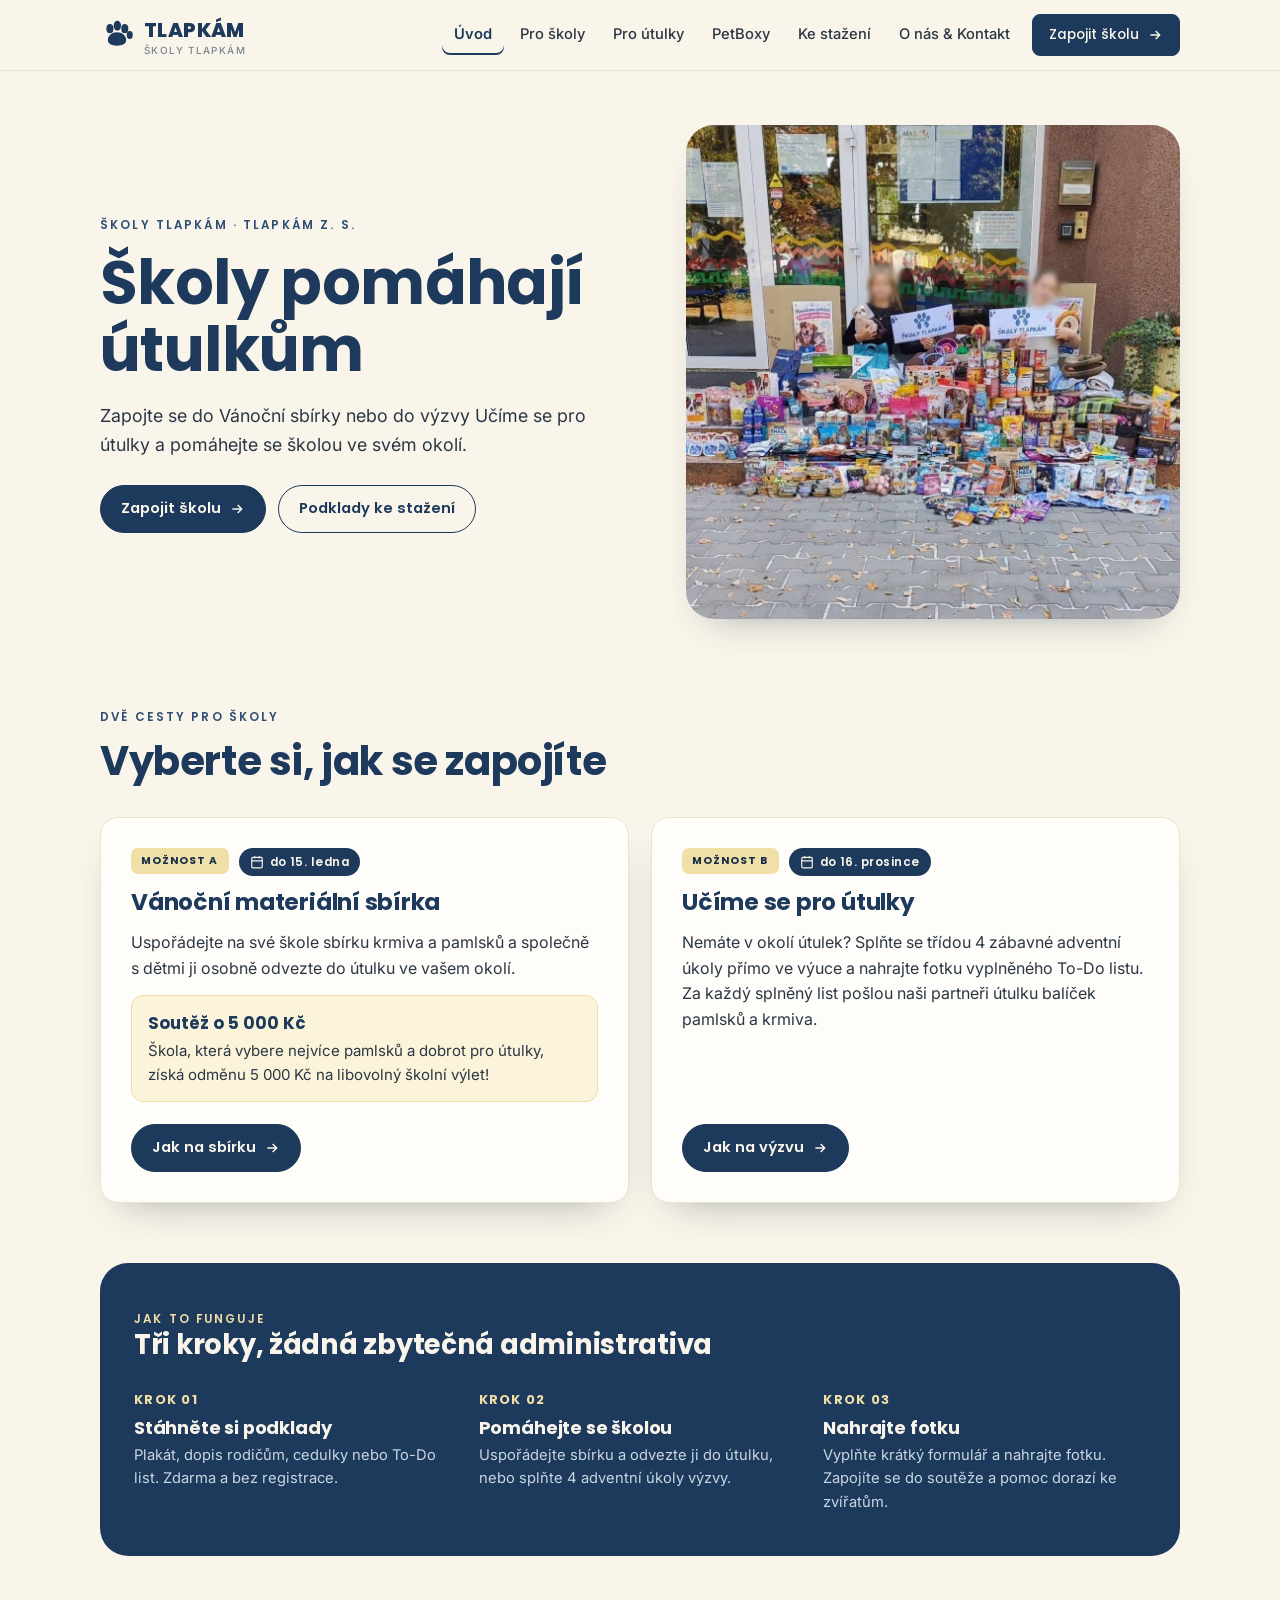
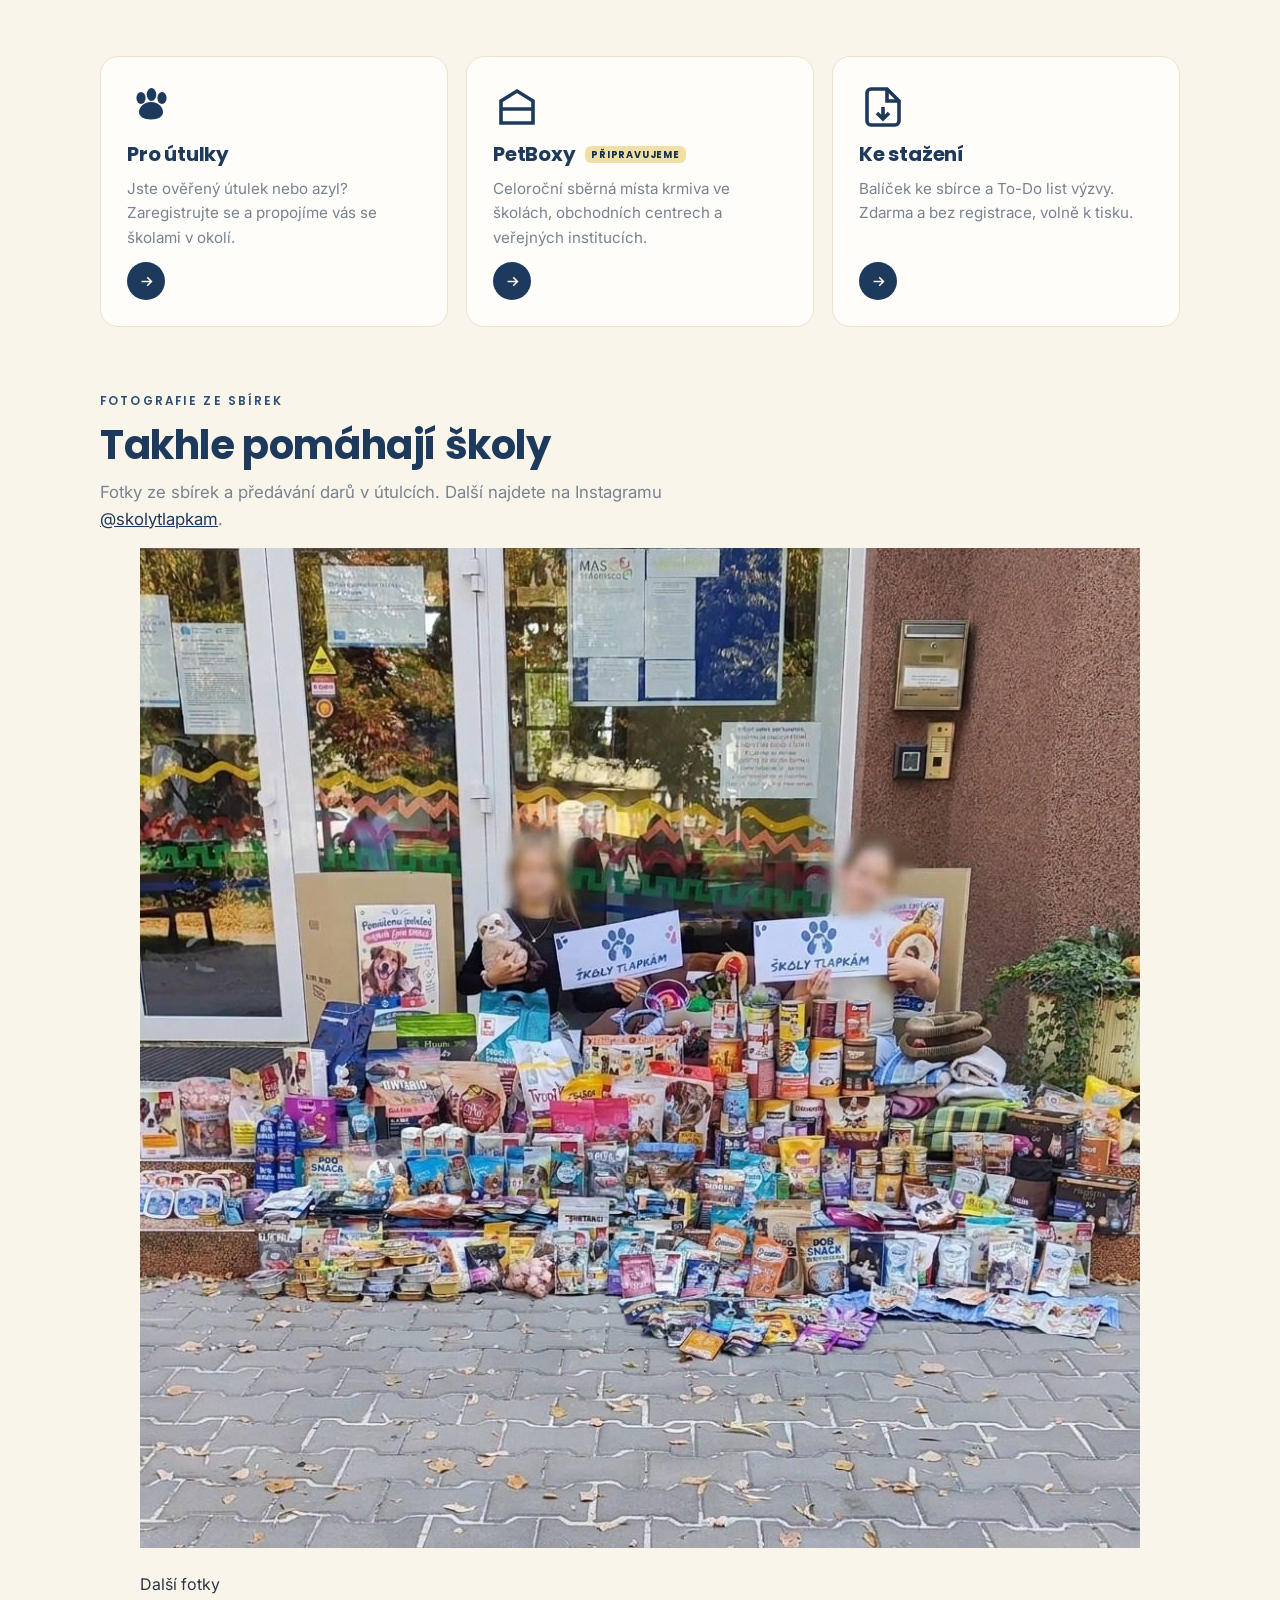
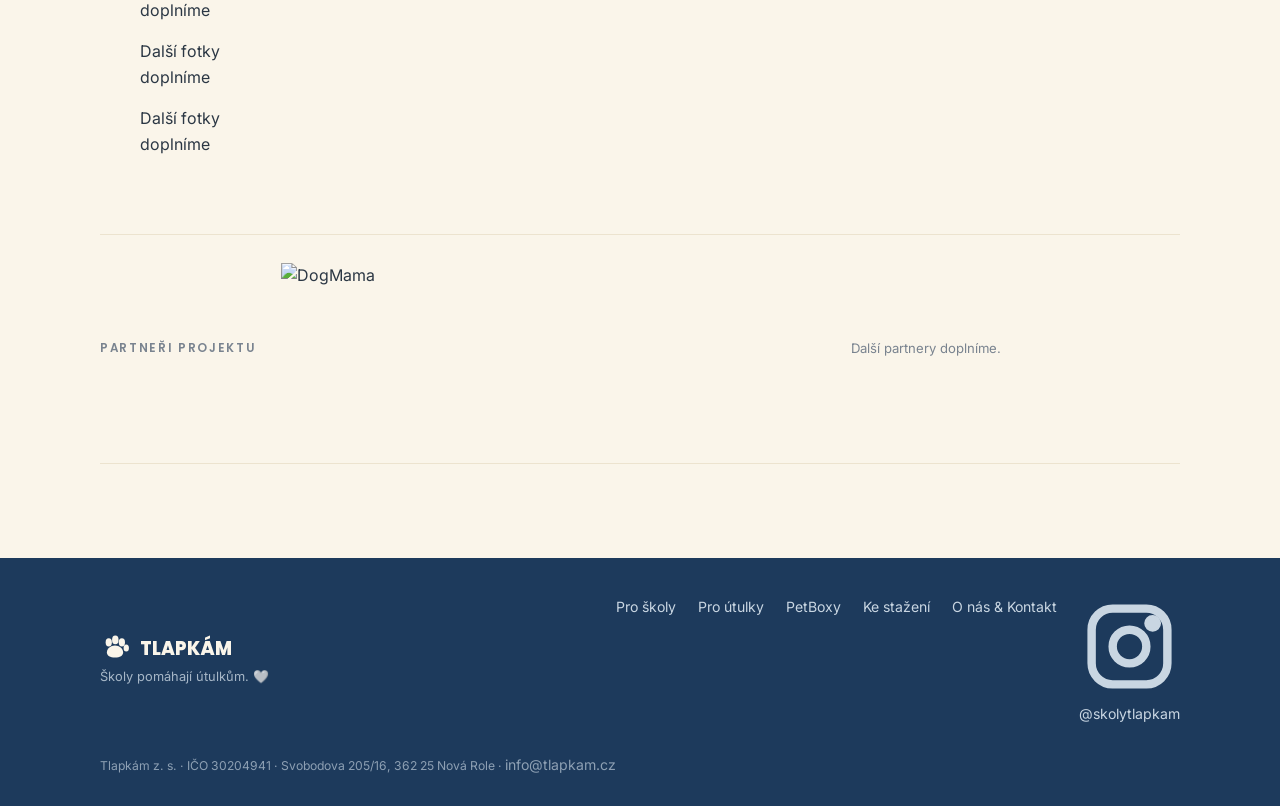
==== commit 49770d6c: "Podklady 3. 11.: stránky (výzva Učíme se pro útulky, 4 úkoly, DogMama, Instagram, galerie)" ====
--- a/index.html
+++ b/index.html
@@ -4,7 +4,7 @@
 <meta charset="utf-8">
 <meta name="viewport" content="width=device-width, initial-scale=1, viewport-fit=cover">
 <title>Školy Tlapkám</title>
-<meta name="description" content="Školy pomáhají útulkům. Vánoční sbírka a Vánoční tlapková výzva pro školy po celé České republice.">
+<meta name="description" content="Školy pomáhají útulkům. Vánoční sbírka a Učíme se pro útulky pro školy po celé České republice.">
 <link rel="preconnect" href="https://fonts.googleapis.com">
 <link rel="preconnect" href="https://fonts.gstatic.com" crossorigin>
 <link rel="stylesheet" href="https://fonts.googleapis.com/css2?family=Poppins:wght@600;700;800&family=Inter:wght@400;500;600&display=swap">
@@ -31,7 +31,7 @@
       <div>
         <span class="eyebrow">Školy Tlapkám · Tlapkám z. s.</span>
         <h1>Školy pomáhají útulkům</h1>
-        <p class="lead">Zapojte se do Vánoční sbírky nebo do Vánoční tlapkové výzvy a pomáhejte se školou ve svém okolí.</p>
+        <p class="lead">Zapojte se do Vánoční sbírky nebo do výzvy Učíme se pro útulky a pomáhejte se školou ve svém okolí.</p>
         <div class="hero-cta">
           <a class="btn" href="pro-skoly.html">Zapojit školu <svg viewBox="0 0 24 24" fill="none" stroke="currentColor" stroke-width="2.2"><path d="M5 12h14M13 6l6 6-6 6"/></svg></a>
           <a class="btn ghost" href="ke-stazeni.html">Podklady ke stažení</a>
@@ -57,8 +57,8 @@
       </div>
       <div class="act">
         <div class="act-top"><span class="tag">MOŽNOST B</span><span class="deadline"><svg viewBox="0 0 24 24" fill="none" stroke="currentColor" stroke-width="2"><rect x="3" y="4" width="18" height="18" rx="2"/><path d="M16 2v4M8 2v4M3 10h18"/></svg>do 16. prosince</span></div>
-        <h3>Vánoční tlapková výzva</h3>
-        <p>Nemáte v okolí útulek? Splňte se školou 6 zábavných adventních úkolů přímo ve výuce a nahrajte fotky. Za každý splněný list pošlou naši partneři útulku balíček pamlsků a krmiva.</p>
+        <h3>Učíme se pro útulky</h3>
+        <p>Nemáte v okolí útulek? Splňte se třídou 4 zábavné adventní úkoly přímo ve výuce a nahrajte fotku vyplněného To-Do listu. Za každý splněný list pošlou naši partneři útulku balíček pamlsků a krmiva.</p>
         <div class="actions"><a class="btn" href="pro-skoly.html#vyzva">Jak na výzvu <svg viewBox="0 0 24 24" fill="none" stroke="currentColor" stroke-width="2.2"><path d="M5 12h14M13 6l6 6-6 6"/></svg></a></div>
       </div>
     </div>
@@ -72,8 +72,8 @@
       <h2>Tři kroky, žádná zbytečná administrativa</h2>
       <div class="steps">
         <div><span class="num">KROK 01</span><h4>Stáhněte si podklady</h4><p>Plakát, dopis rodičům, cedulky nebo To-Do list. Zdarma a bez registrace.</p></div>
-        <div><span class="num">KROK 02</span><h4>Pomáhejte se školou</h4><p>Uspořádejte sbírku a odvezte ji do útulku, nebo splňte 6 adventních úkolů výzvy.</p></div>
-        <div><span class="num">KROK 03</span><h4>Nahrajte fotky</h4><p>Vyplňte krátký formulář a nahrajte fotky. Zapojíte se do soutěže a pomoc dorazí ke zvířatům.</p></div>
+        <div><span class="num">KROK 02</span><h4>Pomáhejte se školou</h4><p>Uspořádejte sbírku a odvezte ji do útulku, nebo splňte 4 adventní úkoly výzvy.</p></div>
+        <div><span class="num">KROK 03</span><h4>Nahrajte fotku</h4><p>Vyplňte krátký formulář a nahrajte fotku. Zapojíte se do soutěže a pomoc dorazí ke zvířatům.</p></div>
       </div>
     </div>
   </div>
@@ -94,9 +94,22 @@
       </a>
       <a class="card" href="ke-stazeni.html">
         <svg class="ico" viewBox="0 0 24 24" fill="none" stroke="currentColor" stroke-width="1.8"><path d="M14 3H6a2 2 0 00-2 2v14a2 2 0 002 2h12a2 2 0 002-2V9z"/><path d="M14 3v6h6M12 12v6M9 15l3 3 3-3"/></svg>
-        <h3>Ke stažení</h3><p>Plakáty, dopis pro rodiče, cedulky na krabice a To-Do list výzvy. Volně k tisku.</p>
+        <h3>Ke stažení</h3><p>Balíček ke sbírce a To-Do list výzvy. Zdarma a bez registrace, volně k tisku.</p>
         <div class="go"><svg viewBox="0 0 24 24" fill="none" stroke="currentColor" stroke-width="2.2"><path d="M5 12h14M13 6l6 6-6 6"/></svg></div>
       </a>
+    </div>
+  </div>
+</section>
+
+<section class="tight" id="fotky">
+  <div class="wrap">
+    <div class="sec-head"><span class="eyebrow">Fotografie ze sbírek</span><h2>Takhle pomáhají školy</h2><p>Fotky ze sbírek a předávání darů v útulcích. Další najdete na Instagramu <a href="https://www.instagram.com/skolytlapkam/" target="_blank" rel="noopener">@skolytlapkam</a>.</p></div>
+    <div class="gallery">
+      <figure><img src="assets/hero-sbirka.jpg" alt="Děti ze ZŠ Nová Role u vybraného krmiva a pamlsků pro útulek" loading="lazy"></figure>
+      <!-- GALERIE: další fotky doplnit sem jako <figure><img src="assets/galerie/..." alt="..." loading="lazy"></figure> -->
+      <figure class="ph"><span>Další fotky<br>doplníme</span></figure>
+      <figure class="ph"><span>Další fotky<br>doplníme</span></figure>
+      <figure class="ph"><span>Další fotky<br>doplníme</span></figure>
     </div>
   </div>
 </section>
@@ -105,8 +118,8 @@
   <div class="wrap">
     <div class="partners">
       <span class="lab">Partneři projektu</span>
-      <div class="slot">logo partnera</div><div class="slot">logo partnera</div><div class="slot">logo partnera</div>
-      <span class="muted" style="font-size:.82rem">Loga partnerů doplníme do 8. listopadu.</span>
+      <img class="plogo" src="assets/partneri/dogmama.png" alt="DogMama" width="544" height="172">
+      <span class="muted" style="font-size:.82rem">Další partnery doplníme.</span>
     </div>
   </div>
 </section>
@@ -123,6 +136,7 @@
       <a href="petboxy.html">PetBoxy</a>
       <a href="ke-stazeni.html">Ke stažení</a>
       <a href="kontakt.html">O nás & Kontakt</a>
+      <a class="ig" href="https://www.instagram.com/skolytlapkam/" target="_blank" rel="noopener"><svg viewBox="0 0 24 24" fill="none" stroke="currentColor" stroke-width="2" aria-hidden="true"><rect x="3" y="3" width="18" height="18" rx="5"/><circle cx="12" cy="12" r="4"/><circle cx="17.5" cy="6.5" r="1" fill="currentColor"/></svg>@skolytlapkam</a>
     </div>
     <div class="legal">Tlapkám z. s. · IČO 30204941 · Svobodova 205/16, 362 25 Nová Role · <a href="mailto:info@tlapkam.cz">info@tlapkam.cz</a></div>
   </div>
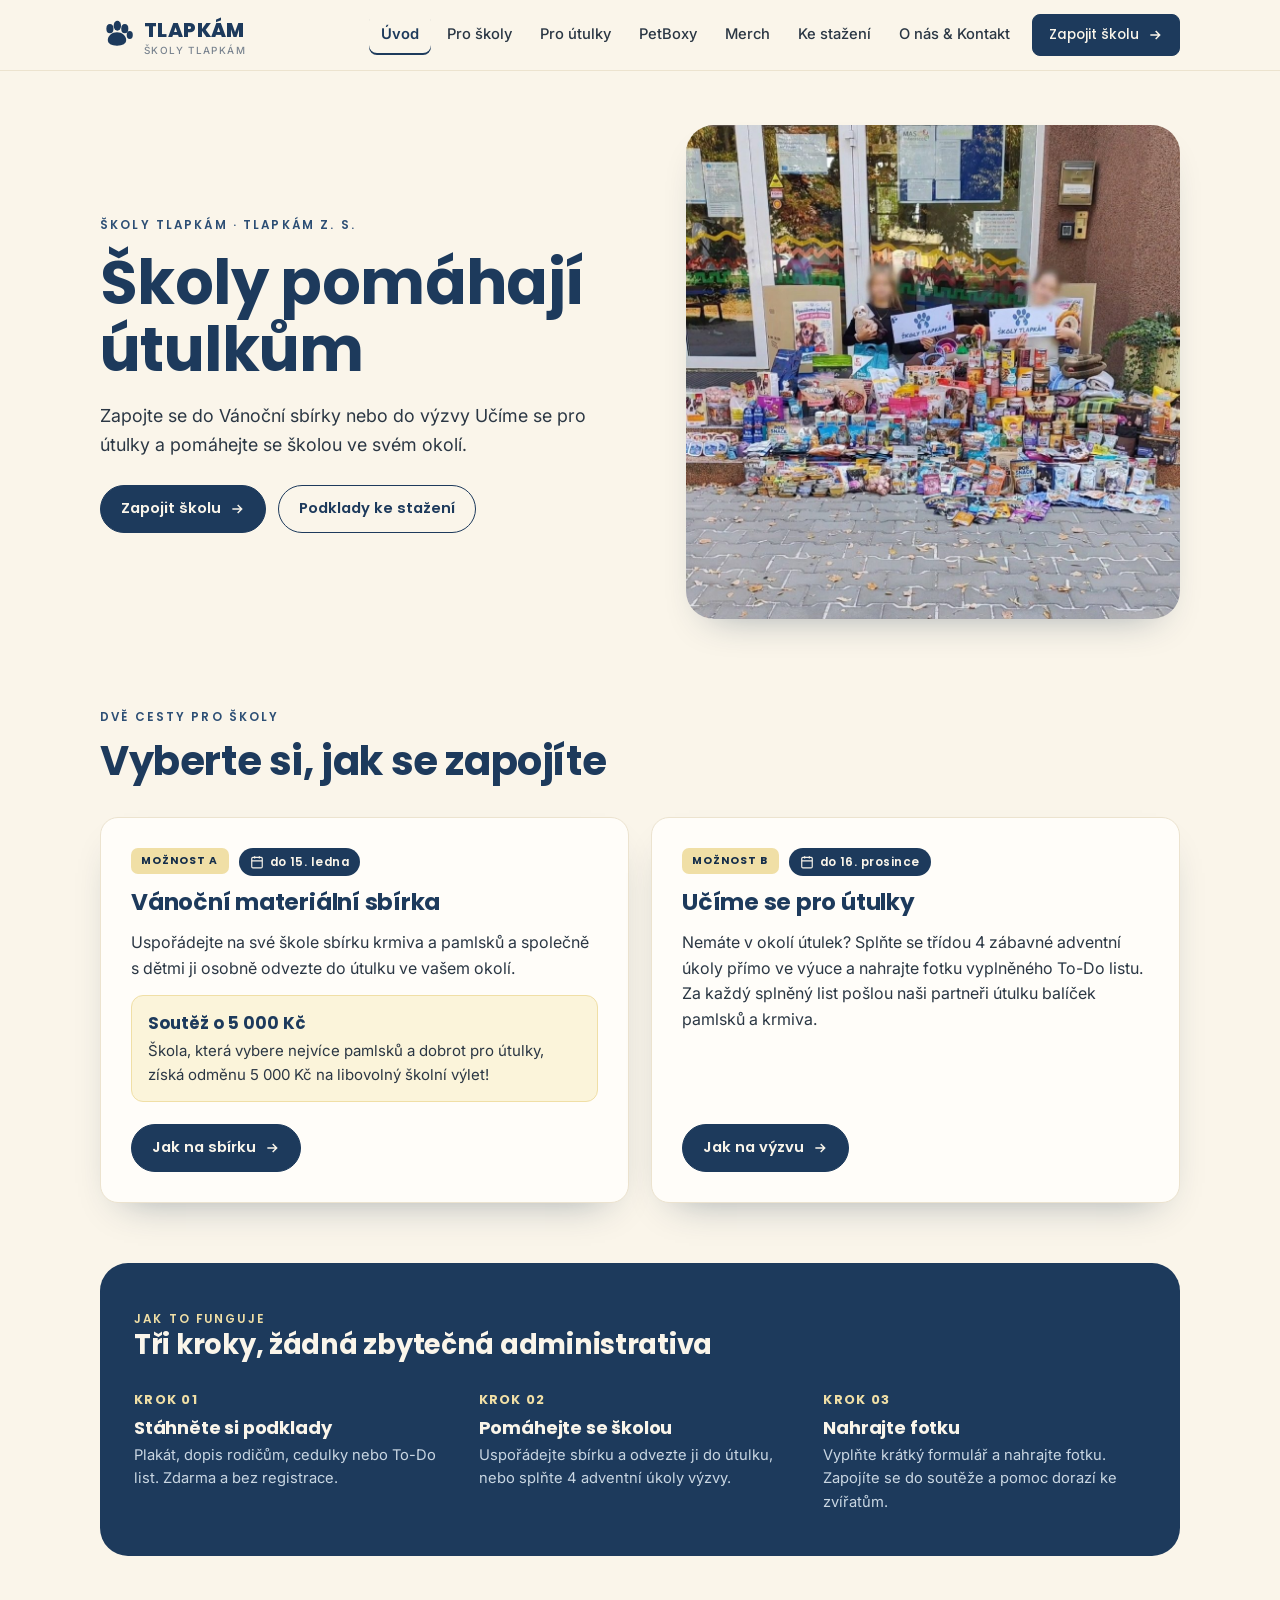
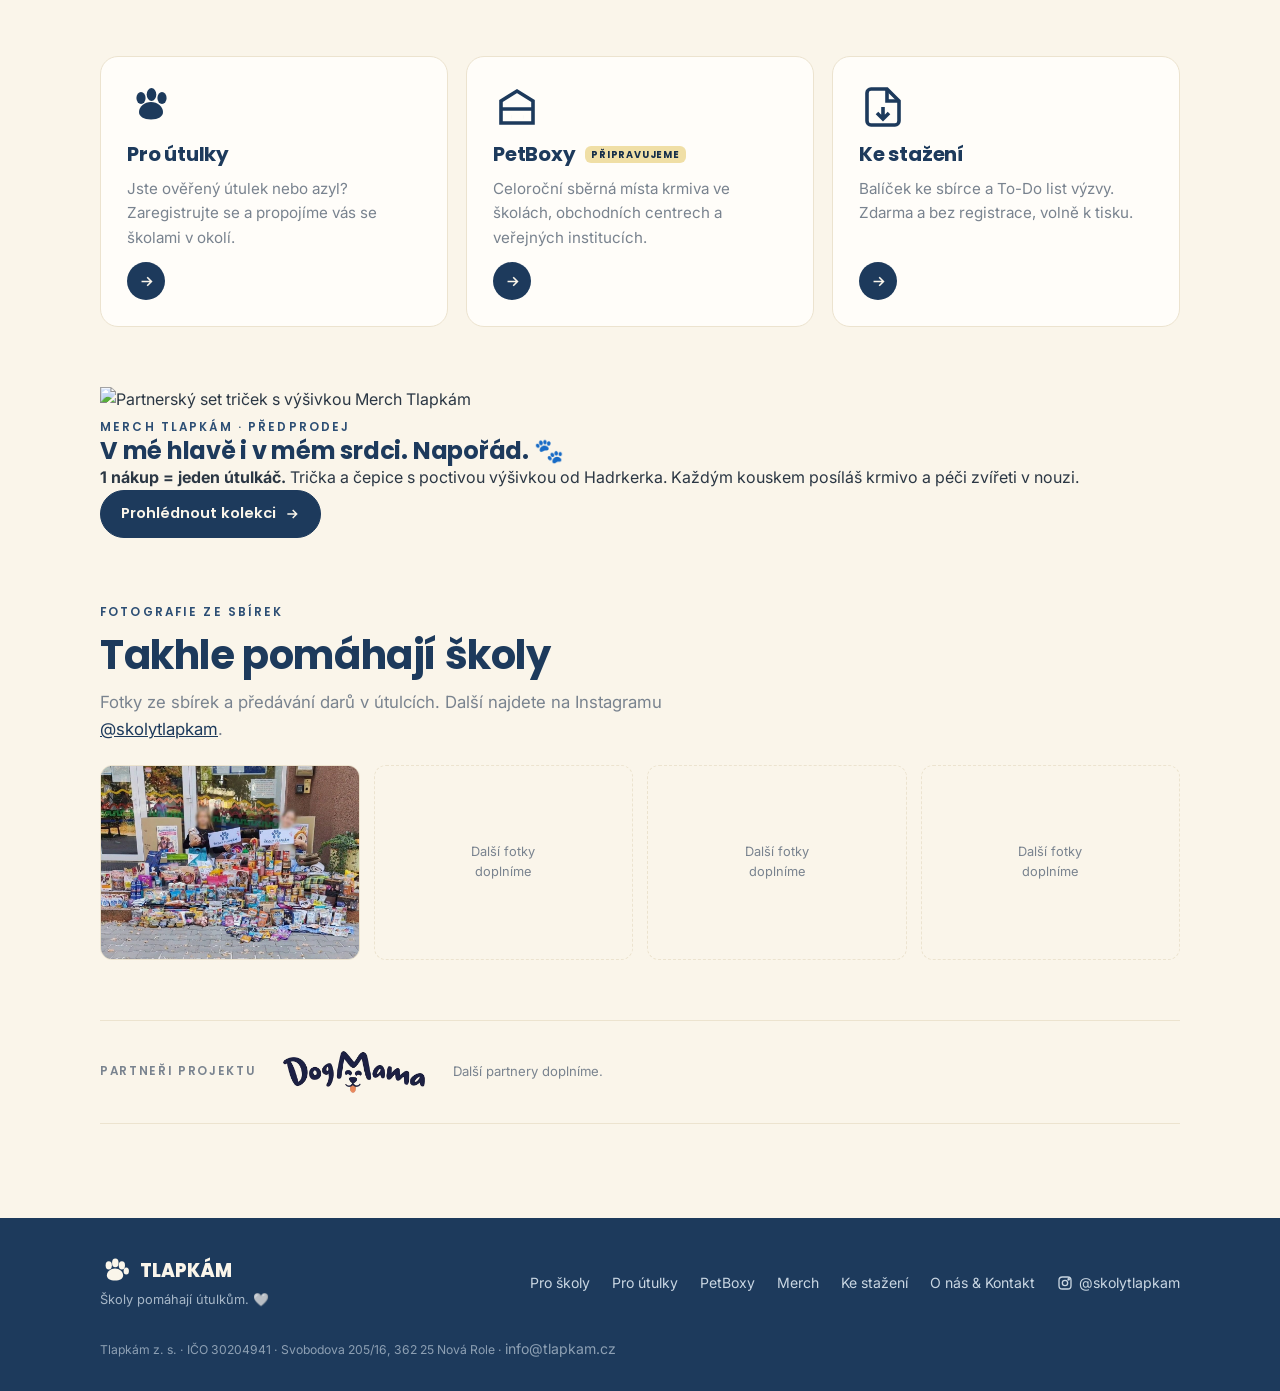
==== commit 675f741c: "Merch 6. 11.: stránka Merch, objednávka, odkaz v menu, teaser na úvodu" ====
--- a/index.html
+++ b/index.html
@@ -18,7 +18,7 @@
       <svg width="20" height="20" viewBox="0 0 24 24" fill="none" stroke="currentColor" stroke-width="2"><path d="M3 6h18M3 12h18M3 18h18"/></svg>
     </button>
     <nav class="menu" id="menu">
-      <a href="index.html" class="active">Úvod</a><a href="pro-skoly.html">Pro školy</a><a href="pro-utulky.html">Pro útulky</a><a href="petboxy.html">PetBoxy</a><a href="ke-stazeni.html">Ke stažení</a><a href="kontakt.html">O nás & Kontakt</a>
+      <a href="index.html" class="active">Úvod</a><a href="pro-skoly.html">Pro školy</a><a href="pro-utulky.html">Pro útulky</a><a href="petboxy.html">PetBoxy</a><a href="merch.html">Merch</a><a href="ke-stazeni.html">Ke stažení</a><a href="kontakt.html">O nás & Kontakt</a>
       <a class="btn sm" href="pro-skoly.html">Zapojit školu <svg viewBox="0 0 24 24" fill="none" stroke="currentColor" stroke-width="2.2"><path d="M5 12h14M13 6l6 6-6 6"/></svg></a>
     </nav>
   </div>
@@ -101,6 +101,20 @@
   </div>
 </section>
 
+<section class="tight" id="merch">
+  <div class="wrap">
+    <div class="merch-teaser">
+      <img src="assets/merch/set-1.jpg" alt="Partnerský set triček s výšivkou Merch Tlapkám" loading="lazy">
+      <div>
+        <span class="eyebrow">Merch Tlapkám · předprodej</span>
+        <h2>V mé hlavě i v mém srdci. Napořád. 🐾</h2>
+        <p><b>1 nákup = jeden útulkáč.</b> Trička a čepice s poctivou výšivkou od Hadrkerka. Každým kouskem posíláš krmivo a péči zvířeti v nouzi.</p>
+        <a class="btn" href="merch.html">Prohlédnout kolekci <svg viewBox="0 0 24 24" fill="none" stroke="currentColor" stroke-width="2.2"><path d="M5 12h14M13 6l6 6-6 6"/></svg></a>
+      </div>
+    </div>
+  </div>
+</section>
+
 <section class="tight" id="fotky">
   <div class="wrap">
     <div class="sec-head"><span class="eyebrow">Fotografie ze sbírek</span><h2>Takhle pomáhají školy</h2><p>Fotky ze sbírek a předávání darů v útulcích. Další najdete na Instagramu <a href="https://www.instagram.com/skolytlapkam/" target="_blank" rel="noopener">@skolytlapkam</a>.</p></div>
@@ -134,6 +148,7 @@
       <a href="pro-skoly.html">Pro školy</a>
       <a href="pro-utulky.html">Pro útulky</a>
       <a href="petboxy.html">PetBoxy</a>
+      <a href="merch.html">Merch</a>
       <a href="ke-stazeni.html">Ke stažení</a>
       <a href="kontakt.html">O nás & Kontakt</a>
       <a class="ig" href="https://www.instagram.com/skolytlapkam/" target="_blank" rel="noopener"><svg viewBox="0 0 24 24" fill="none" stroke="currentColor" stroke-width="2" aria-hidden="true"><rect x="3" y="3" width="18" height="18" rx="5"/><circle cx="12" cy="12" r="4"/><circle cx="17.5" cy="6.5" r="1" fill="currentColor"/></svg>@skolytlapkam</a>
--- a/assets/style.css
+++ b/assets/style.css
@@ -192,3 +192,16 @@
   .hero-photo{order:-1;aspect-ratio:4/3}
 }
 .feature .tag{align-self:flex-start;background:var(--yellow);color:var(--navy-deep);font-family:var(--f-display);font-weight:700;font-size:.66rem;letter-spacing:.1em;padding:5px 10px;border-radius:7px}
+
+/* Instagram, partneři, galerie (3. 11.) */
+footer a.ig{display:inline-flex;align-items:center;gap:6px}
+footer a.ig svg,.contact-box .line a+svg{width:16px;height:16px}
+.partners .plogo{height:46px;width:auto;display:block}
+.partner-note{display:flex;align-items:center;gap:14px;padding-top:6px;border-top:1px solid var(--line)}
+.partner-note span{font-family:var(--f-display);font-weight:600;font-size:.7rem;letter-spacing:.14em;text-transform:uppercase;color:var(--muted)}
+.partner-note img{height:34px;width:auto}
+.gallery{display:grid;grid-template-columns:repeat(4,1fr);gap:14px;margin-top:22px}
+.gallery figure{margin:0;aspect-ratio:4/3;border-radius:var(--radius-sm);overflow:hidden;border:1px solid var(--line);background:var(--panel)}
+.gallery img{width:100%;height:100%;object-fit:cover;display:block}
+.gallery figure.ph{display:grid;place-items:center;border-style:dashed;background:transparent;color:var(--muted);font-size:.8rem;text-align:center}
+@media (max-width:860px){.gallery{grid-template-columns:repeat(2,1fr)}}
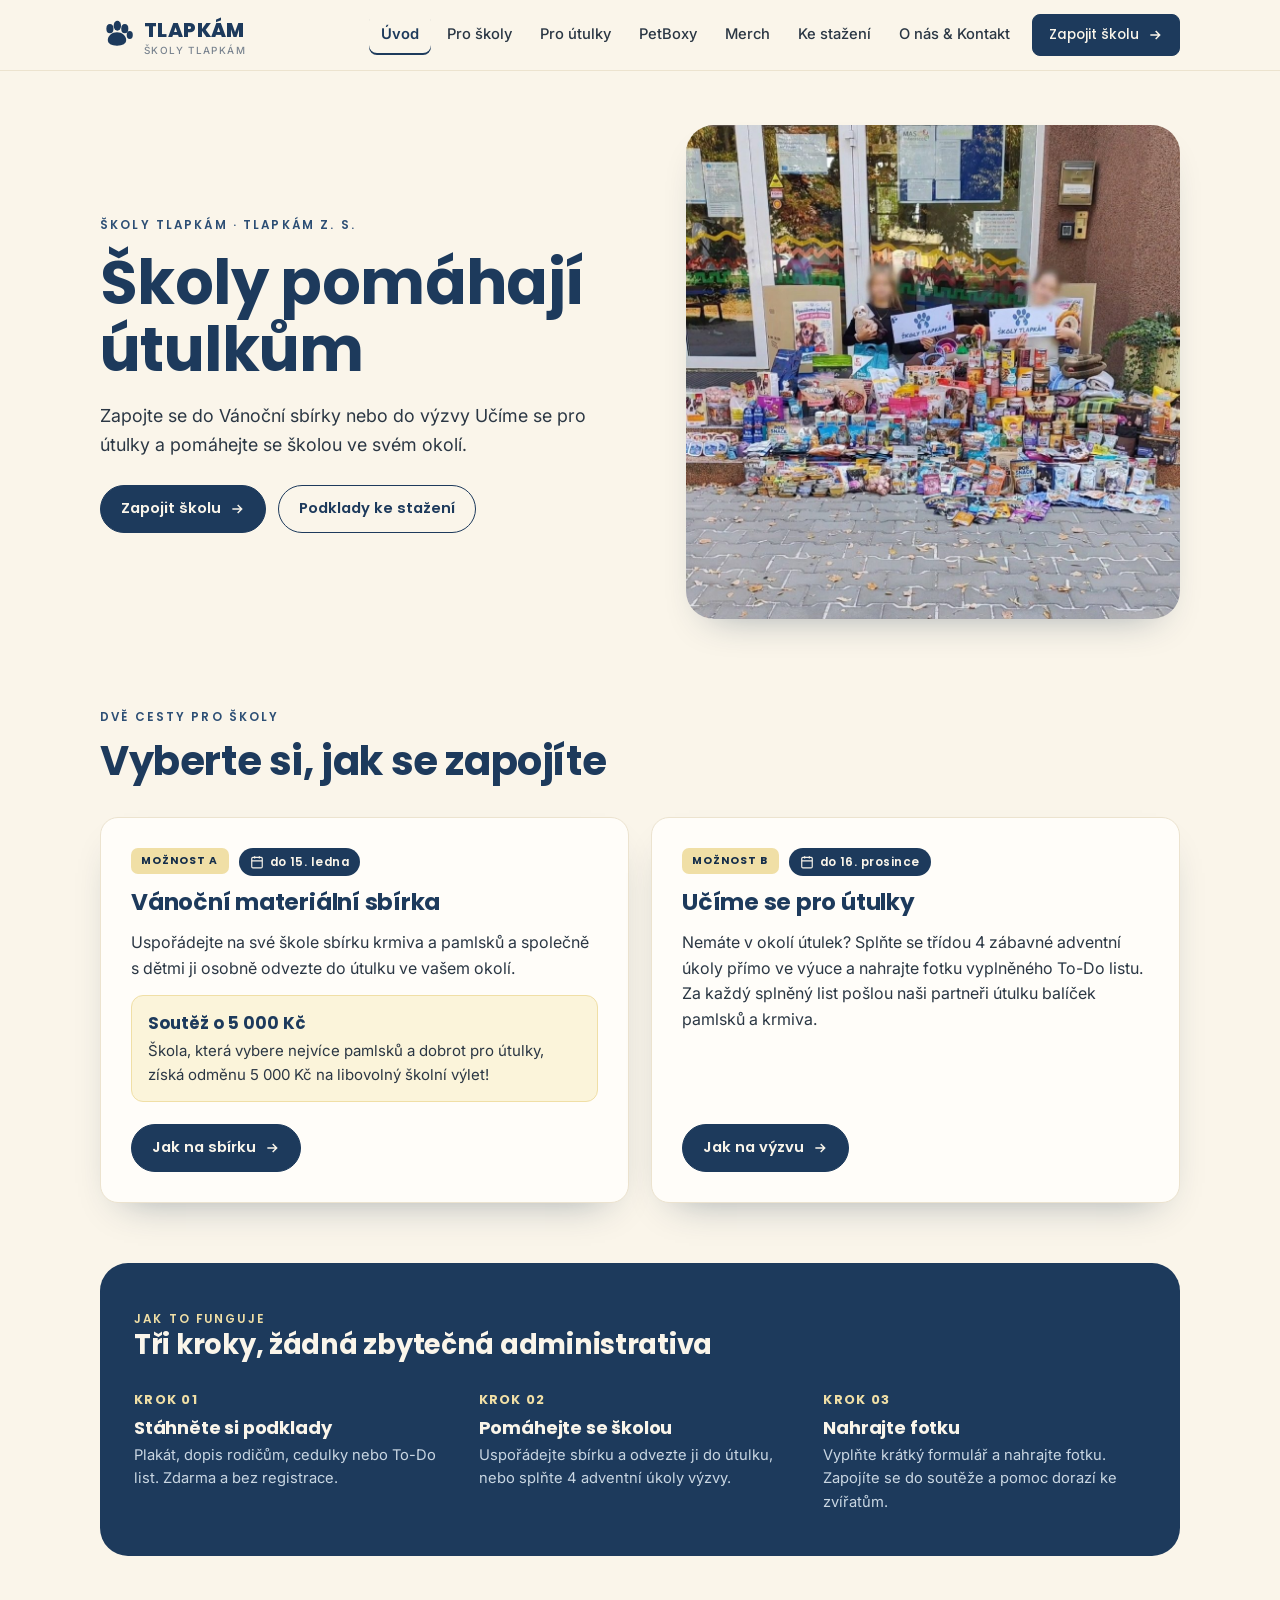
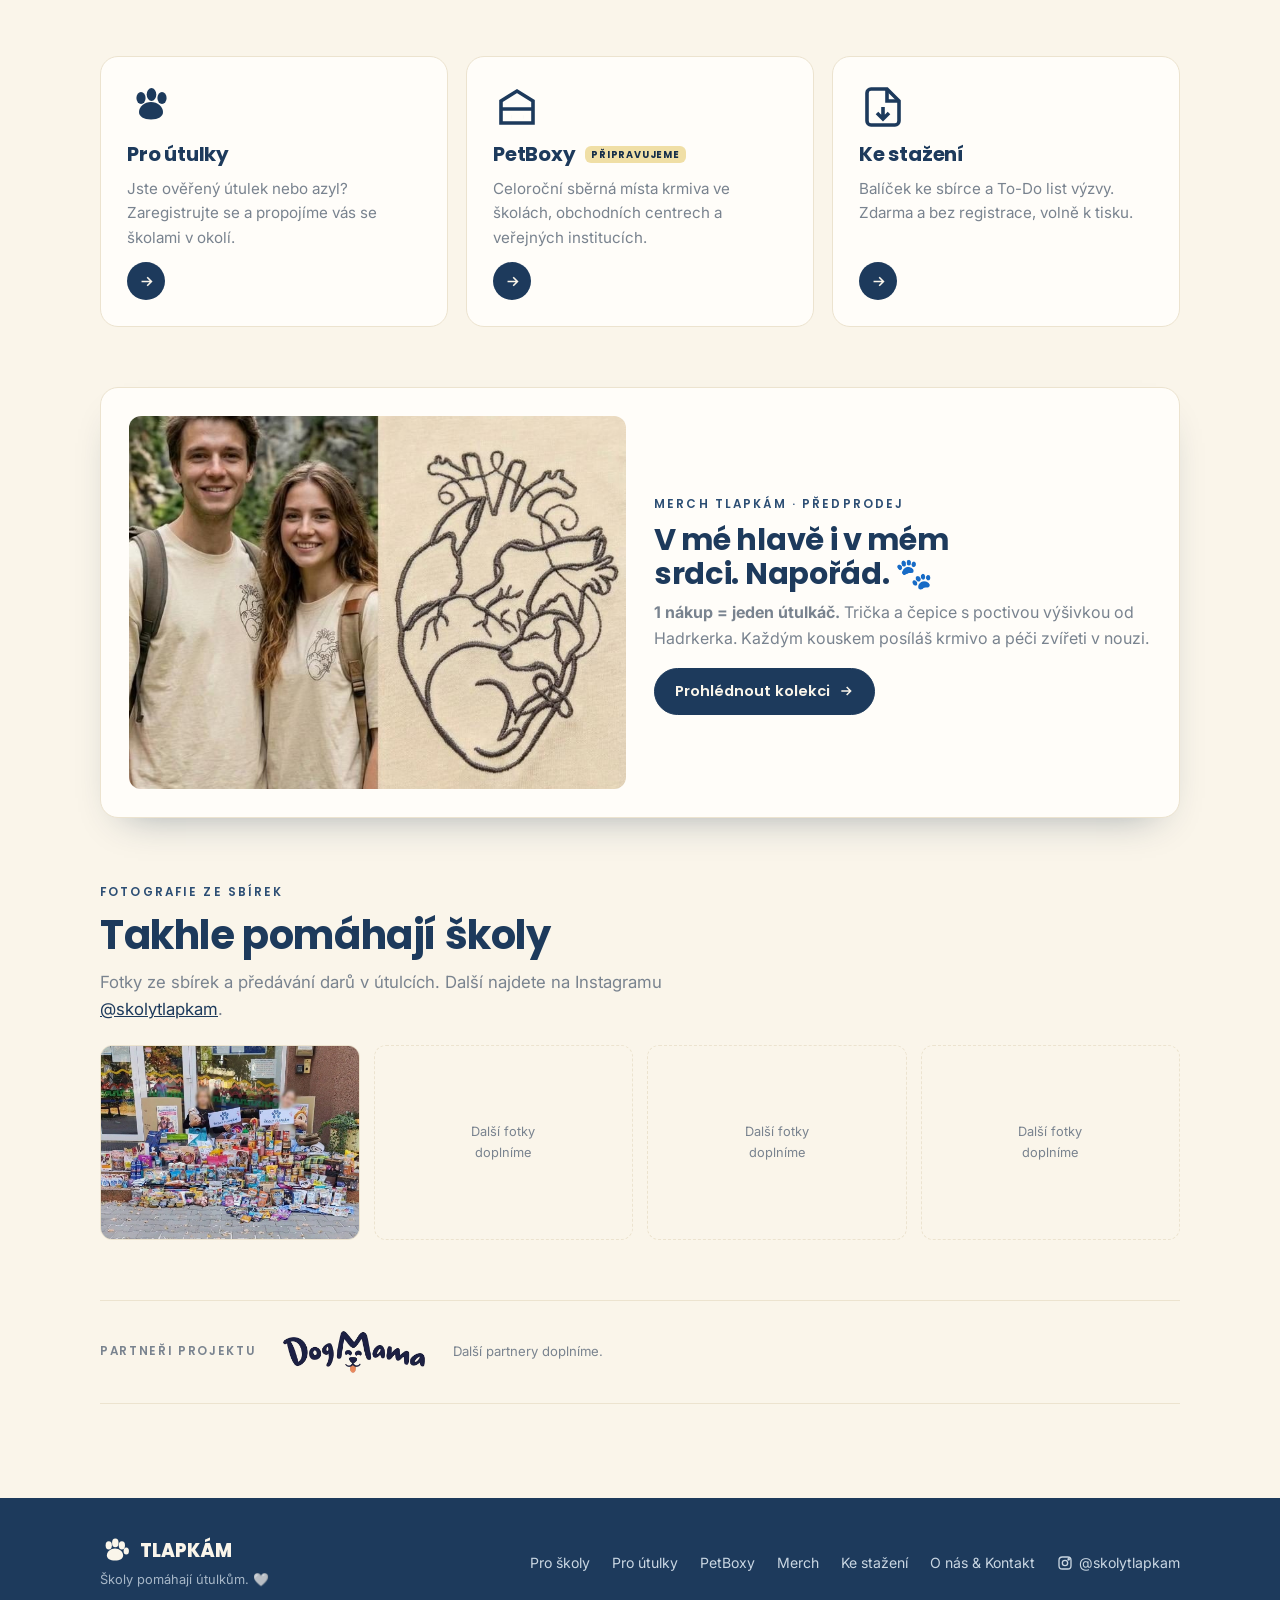
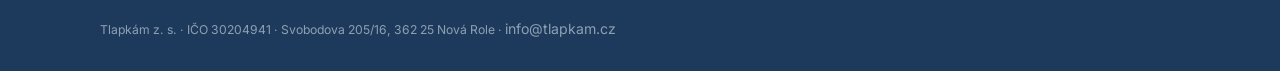
==== commit 26cefa09: "Čisté adresy bez .html (.htaccess) a odkazy na / místo index.html" ====
--- a/index.html
+++ b/index.html
@@ -13,13 +13,13 @@
 <body>
 <header class="nav">
   <div class="nav-in">
-    <a class="brand" href="index.html" aria-label="Školy Tlapkám, úvod"><svg viewBox="0 0 48 48" fill="currentColor" aria-hidden="true"><ellipse cx="14" cy="15" rx="5" ry="6.5"/><ellipse cx="24.5" cy="11" rx="5.2" ry="7"/><ellipse cx="35" cy="15" rx="5" ry="6.5"/><ellipse cx="42" cy="24" rx="4.3" ry="5.6"/><path d="M24 20c7 0 13 5 13 11 0 5-5 8-13 8s-13-3-13-8c0-6 6-11 13-11z"/></svg><span>TLAPKÁM<small>Školy Tlapkám</small></span></a>
+    <a class="brand" href="/" aria-label="Školy Tlapkám, úvod"><svg viewBox="0 0 48 48" fill="currentColor" aria-hidden="true"><ellipse cx="14" cy="15" rx="5" ry="6.5"/><ellipse cx="24.5" cy="11" rx="5.2" ry="7"/><ellipse cx="35" cy="15" rx="5" ry="6.5"/><ellipse cx="42" cy="24" rx="4.3" ry="5.6"/><path d="M24 20c7 0 13 5 13 11 0 5-5 8-13 8s-13-3-13-8c0-6 6-11 13-11z"/></svg><span>TLAPKÁM<small>Školy Tlapkám</small></span></a>
     <button class="burger" aria-label="Menu" onclick="document.getElementById('menu').classList.toggle('open')">
       <svg width="20" height="20" viewBox="0 0 24 24" fill="none" stroke="currentColor" stroke-width="2"><path d="M3 6h18M3 12h18M3 18h18"/></svg>
     </button>
     <nav class="menu" id="menu">
-      <a href="index.html" class="active">Úvod</a><a href="pro-skoly.html">Pro školy</a><a href="pro-utulky.html">Pro útulky</a><a href="petboxy.html">PetBoxy</a><a href="merch.html">Merch</a><a href="ke-stazeni.html">Ke stažení</a><a href="kontakt.html">O nás & Kontakt</a>
-      <a class="btn sm" href="pro-skoly.html">Zapojit školu <svg viewBox="0 0 24 24" fill="none" stroke="currentColor" stroke-width="2.2"><path d="M5 12h14M13 6l6 6-6 6"/></svg></a>
+      <a href="/" class="active">Úvod</a><a href="/pro-skoly">Pro školy</a><a href="/pro-utulky">Pro útulky</a><a href="/petboxy">PetBoxy</a><a href="/merch">Merch</a><a href="/ke-stazeni">Ke stažení</a><a href="/kontakt">O nás & Kontakt</a>
+      <a class="btn sm" href="/pro-skoly">Zapojit školu <svg viewBox="0 0 24 24" fill="none" stroke="currentColor" stroke-width="2.2"><path d="M5 12h14M13 6l6 6-6 6"/></svg></a>
     </nav>
   </div>
 </header>
@@ -33,8 +33,8 @@
         <h1>Školy pomáhají útulkům</h1>
         <p class="lead">Zapojte se do Vánoční sbírky nebo do výzvy Učíme se pro útulky a pomáhejte se školou ve svém okolí.</p>
         <div class="hero-cta">
-          <a class="btn" href="pro-skoly.html">Zapojit školu <svg viewBox="0 0 24 24" fill="none" stroke="currentColor" stroke-width="2.2"><path d="M5 12h14M13 6l6 6-6 6"/></svg></a>
-          <a class="btn ghost" href="ke-stazeni.html">Podklady ke stažení</a>
+          <a class="btn" href="/pro-skoly">Zapojit školu <svg viewBox="0 0 24 24" fill="none" stroke="currentColor" stroke-width="2.2"><path d="M5 12h14M13 6l6 6-6 6"/></svg></a>
+          <a class="btn ghost" href="/ke-stazeni">Podklady ke stažení</a>
         </div>
       </div>
       <div class="hero-photo">
@@ -53,13 +53,13 @@
         <h3>Vánoční materiální sbírka</h3>
         <p>Uspořádejte na své škole sbírku krmiva a pamlsků a společně s dětmi ji osobně odvezte do útulku ve vašem okolí.</p>
         <div class="prize"><b>Soutěž o 5 000 Kč</b> Škola, která vybere nejvíce pamlsků a dobrot pro útulky, získá odměnu 5 000 Kč na libovolný školní výlet!</div>
-        <div class="actions"><a class="btn" href="pro-skoly.html#sbirka">Jak na sbírku <svg viewBox="0 0 24 24" fill="none" stroke="currentColor" stroke-width="2.2"><path d="M5 12h14M13 6l6 6-6 6"/></svg></a></div>
+        <div class="actions"><a class="btn" href="/pro-skoly#sbirka">Jak na sbírku <svg viewBox="0 0 24 24" fill="none" stroke="currentColor" stroke-width="2.2"><path d="M5 12h14M13 6l6 6-6 6"/></svg></a></div>
       </div>
       <div class="act">
         <div class="act-top"><span class="tag">MOŽNOST B</span><span class="deadline"><svg viewBox="0 0 24 24" fill="none" stroke="currentColor" stroke-width="2"><rect x="3" y="4" width="18" height="18" rx="2"/><path d="M16 2v4M8 2v4M3 10h18"/></svg>do 16. prosince</span></div>
         <h3>Učíme se pro útulky</h3>
         <p>Nemáte v okolí útulek? Splňte se třídou 4 zábavné adventní úkoly přímo ve výuce a nahrajte fotku vyplněného To-Do listu. Za každý splněný list pošlou naši partneři útulku balíček pamlsků a krmiva.</p>
-        <div class="actions"><a class="btn" href="pro-skoly.html#vyzva">Jak na výzvu <svg viewBox="0 0 24 24" fill="none" stroke="currentColor" stroke-width="2.2"><path d="M5 12h14M13 6l6 6-6 6"/></svg></a></div>
+        <div class="actions"><a class="btn" href="/pro-skoly#vyzva">Jak na výzvu <svg viewBox="0 0 24 24" fill="none" stroke="currentColor" stroke-width="2.2"><path d="M5 12h14M13 6l6 6-6 6"/></svg></a></div>
       </div>
     </div>
   </div>
@@ -82,17 +82,17 @@
 <section class="tight">
   <div class="wrap">
     <div class="cards">
-      <a class="card" href="pro-utulky.html">
+      <a class="card" href="/pro-utulky">
         <svg class="ico" viewBox="0 0 48 48" fill="currentColor"><ellipse cx="14" cy="15" rx="4.6" ry="6"/><ellipse cx="24.5" cy="11.5" rx="4.8" ry="6.4"/><ellipse cx="35" cy="15" rx="4.6" ry="6"/><path d="M24 19c6.5 0 12 4.6 12 10 0 4.6-4.6 7.4-12 7.4S12 33.6 12 29c0-5.4 5.5-10 12-10z"/></svg>
         <h3>Pro útulky</h3><p>Jste ověřený útulek nebo azyl? Zaregistrujte se a propojíme vás se školami v okolí.</p>
         <div class="go"><svg viewBox="0 0 24 24" fill="none" stroke="currentColor" stroke-width="2.2"><path d="M5 12h14M13 6l6 6-6 6"/></svg></div>
       </a>
-      <a class="card" href="petboxy.html">
+      <a class="card" href="/petboxy">
         <svg class="ico" viewBox="0 0 24 24" fill="none" stroke="currentColor" stroke-width="1.8"><path d="M4 9l8-5 8 5v11H4z"/><path d="M4 13h16M9 17h.01M15 17h.01"/></svg>
         <h3>PetBoxy <span class="soon">PŘIPRAVUJEME</span></h3><p>Celoroční sběrná místa krmiva ve školách, obchodních centrech a veřejných institucích.</p>
         <div class="go"><svg viewBox="0 0 24 24" fill="none" stroke="currentColor" stroke-width="2.2"><path d="M5 12h14M13 6l6 6-6 6"/></svg></div>
       </a>
-      <a class="card" href="ke-stazeni.html">
+      <a class="card" href="/ke-stazeni">
         <svg class="ico" viewBox="0 0 24 24" fill="none" stroke="currentColor" stroke-width="1.8"><path d="M14 3H6a2 2 0 00-2 2v14a2 2 0 002 2h12a2 2 0 002-2V9z"/><path d="M14 3v6h6M12 12v6M9 15l3 3 3-3"/></svg>
         <h3>Ke stažení</h3><p>Balíček ke sbírce a To-Do list výzvy. Zdarma a bez registrace, volně k tisku.</p>
         <div class="go"><svg viewBox="0 0 24 24" fill="none" stroke="currentColor" stroke-width="2.2"><path d="M5 12h14M13 6l6 6-6 6"/></svg></div>
@@ -109,7 +109,7 @@
         <span class="eyebrow">Merch Tlapkám · předprodej</span>
         <h2>V mé hlavě i v mém srdci. Napořád. 🐾</h2>
         <p><b>1 nákup = jeden útulkáč.</b> Trička a čepice s poctivou výšivkou od Hadrkerka. Každým kouskem posíláš krmivo a péči zvířeti v nouzi.</p>
-        <a class="btn" href="merch.html">Prohlédnout kolekci <svg viewBox="0 0 24 24" fill="none" stroke="currentColor" stroke-width="2.2"><path d="M5 12h14M13 6l6 6-6 6"/></svg></a>
+        <a class="btn" href="/merch">Prohlédnout kolekci <svg viewBox="0 0 24 24" fill="none" stroke="currentColor" stroke-width="2.2"><path d="M5 12h14M13 6l6 6-6 6"/></svg></a>
       </div>
     </div>
   </div>
@@ -145,12 +145,12 @@
       <div class="tag">Školy pomáhají útulkům. 🤍</div>
     </div>
     <div style="display:flex;gap:22px;flex-wrap:wrap">
-      <a href="pro-skoly.html">Pro školy</a>
-      <a href="pro-utulky.html">Pro útulky</a>
-      <a href="petboxy.html">PetBoxy</a>
-      <a href="merch.html">Merch</a>
-      <a href="ke-stazeni.html">Ke stažení</a>
-      <a href="kontakt.html">O nás & Kontakt</a>
+      <a href="/pro-skoly">Pro školy</a>
+      <a href="/pro-utulky">Pro útulky</a>
+      <a href="/petboxy">PetBoxy</a>
+      <a href="/merch">Merch</a>
+      <a href="/ke-stazeni">Ke stažení</a>
+      <a href="/kontakt">O nás & Kontakt</a>
       <a class="ig" href="https://www.instagram.com/skolytlapkam/" target="_blank" rel="noopener"><svg viewBox="0 0 24 24" fill="none" stroke="currentColor" stroke-width="2" aria-hidden="true"><rect x="3" y="3" width="18" height="18" rx="5"/><circle cx="12" cy="12" r="4"/><circle cx="17.5" cy="6.5" r="1" fill="currentColor"/></svg>@skolytlapkam</a>
     </div>
     <div class="legal">Tlapkám z. s. · IČO 30204941 · Svobodova 205/16, 362 25 Nová Role · <a href="mailto:info@tlapkam.cz">info@tlapkam.cz</a></div>
--- a/assets/style.css
+++ b/assets/style.css
@@ -205,3 +205,59 @@
 .gallery img{width:100%;height:100%;object-fit:cover;display:block}
 .gallery figure.ph{display:grid;place-items:center;border-style:dashed;background:transparent;color:var(--muted);font-size:.8rem;text-align:center}
 @media (max-width:860px){.gallery{grid-template-columns:repeat(2,1fr)}}
+
+/* Merch (6. 11.) */
+.merch-claim{font-family:var(--f-display);font-weight:800;letter-spacing:.06em;color:var(--navy)!important;font-size:1.1rem!important;margin-top:8px!important}
+.merch-layout{display:grid;grid-template-columns:1fr 320px;gap:26px;align-items:start}
+.prod-grid{display:grid;grid-template-columns:repeat(2,1fr);gap:18px}
+.prod{background:var(--panel);border:1px solid var(--line);border-radius:var(--radius);overflow:hidden;display:flex;flex-direction:column;min-width:0}
+.prod-foto{position:relative;aspect-ratio:4/5;background:var(--panel-2)}
+.prod-foto img{width:100%;height:100%;object-fit:cover;display:block}
+.prod-stitek{position:absolute;top:12px;left:12px;background:var(--yellow);color:var(--navy-deep);font-family:var(--f-display);font-weight:700;font-size:.66rem;letter-spacing:.08em;padding:5px 10px;border-radius:7px;text-transform:uppercase}
+.prod-thumbs{position:absolute;bottom:12px;left:0;right:0;display:flex;justify-content:center;gap:8px}
+.prod-thumbs button{width:10px;height:10px;border-radius:99px;border:1.5px solid #fff;background:rgba(255,255,255,.45);cursor:pointer;padding:0}
+.prod-thumbs button.on{background:#fff}
+.prod-body{padding:18px 18px 20px;display:flex;flex-direction:column;gap:10px;flex:1}
+.prod-body h3{font-size:1.08rem;font-weight:700}
+.prod-cena{font-family:var(--f-display);font-weight:700;color:var(--navy);font-size:1.1rem}
+.prod-body p{font-size:.88rem;color:var(--muted)}
+.prod-volby{display:grid;grid-template-columns:1fr 1fr;gap:10px}
+.pv{display:flex;flex-direction:column;gap:4px;font-size:.74rem;color:var(--muted);font-weight:600}
+.pv select,.pv input{font:inherit;font-size:.9rem;color:var(--ink);font-weight:500;padding:9px 10px;border:1.5px solid var(--line);border-radius:10px;background:#fff;min-width:0}
+.prod-akce{margin-top:auto;display:flex;align-items:center;gap:14px;flex-wrap:wrap;padding-top:6px}
+.linkbtn{background:none;border:0;padding:0;color:var(--navy);text-decoration:underline;cursor:pointer;font:inherit;font-size:.86rem}
+.small{font-size:.8rem}
+.kosik-box{position:sticky;top:90px;background:var(--panel);border:1px solid var(--line);border-radius:var(--radius);padding:22px;box-shadow:var(--shadow)}
+.kosik-box h3{font-size:1.15rem;display:flex;align-items:center;gap:8px;margin-bottom:12px}
+.kosik-badge{background:var(--navy);color:var(--cream);border-radius:99px;font-size:.72rem;padding:2px 9px}
+.kosik-list{list-style:none;margin:0 0 12px;padding:0;display:flex;flex-direction:column;gap:10px}
+.kosik-list li{display:grid;grid-template-columns:1fr auto auto;gap:8px;align-items:start;font-size:.86rem;border-bottom:1px solid var(--line);padding-bottom:10px}
+.kosik-list button{background:none;border:0;color:var(--muted);cursor:pointer;font-size:1.1rem;line-height:1}
+.kosik-celkem{display:flex;justify-content:space-between;font-family:var(--f-display);color:var(--navy);margin:6px 0}
+.kosik-box .btn{width:100%;justify-content:center;margin-top:10px}
+.btn.disabled{background:var(--panel-2);border-color:var(--line);color:var(--muted);cursor:default}
+.btn.disabled:hover{transform:none;background:var(--panel-2)}
+.tab-dialog{border:0;border-radius:var(--radius);padding:0;max-width:min(92vw,760px);box-shadow:var(--shadow)}
+.tab-dialog::backdrop{background:rgba(21,46,74,.55)}
+.tab-dialog img{display:block;width:100%;height:auto}
+.tab-close{position:absolute;top:8px;right:10px;background:#fff;border:1px solid var(--line);border-radius:99px;width:34px;height:34px;font-size:1.2rem;cursor:pointer;color:var(--navy)}
+.merch-teaser{display:grid;grid-template-columns:1fr 1fr;gap:28px;align-items:center;background:var(--panel);border:1px solid var(--line);border-radius:var(--radius);padding:28px;box-shadow:var(--shadow)}
+.merch-teaser img{width:100%;border-radius:var(--radius-sm);display:block;aspect-ratio:4/3;object-fit:cover}
+.merch-teaser h2{font-size:clamp(1.4rem,3vw,1.9rem);margin:8px 0 10px}
+.merch-teaser p{color:var(--muted);margin-bottom:16px}
+@media (max-width:980px){.merch-layout{grid-template-columns:1fr}.kosik-box{position:static}}
+@media (max-width:620px){.prod-grid{grid-template-columns:1fr}.merch-teaser{grid-template-columns:1fr;padding:20px}}
+
+/* Platba + obchodní podmínky (6. 11.) */
+.platba-box{display:grid;grid-template-columns:1fr 260px;gap:28px;align-items:center;background:var(--panel);border:1px solid var(--line);border-radius:var(--radius);padding:28px;box-shadow:var(--shadow)}
+.platba-udaje{display:grid;gap:14px}
+.platba-udaje div{display:flex;justify-content:space-between;gap:16px;border-bottom:1px solid var(--line);padding-bottom:10px}
+.platba-udaje span{color:var(--muted);font-size:.9rem}
+.platba-udaje b{font-family:var(--f-display);color:var(--navy);font-size:1.1rem;text-align:right}
+.platba-qr{text-align:center}
+.platba-qr svg{width:100%;max-width:240px;height:auto;background:#fff;border-radius:12px}
+.vop{max-width:780px}
+.vop h2{font-size:1.15rem;margin:26px 0 8px}
+.vop p{color:var(--ink);font-size:.95rem}
+.vop-draft{background:var(--yellow-soft);border:1px dashed var(--yellow);border-radius:10px;padding:10px 14px;color:var(--navy-deep)!important;font-size:.9rem!important}
+@media (max-width:700px){.platba-box{grid-template-columns:1fr;padding:20px}}
